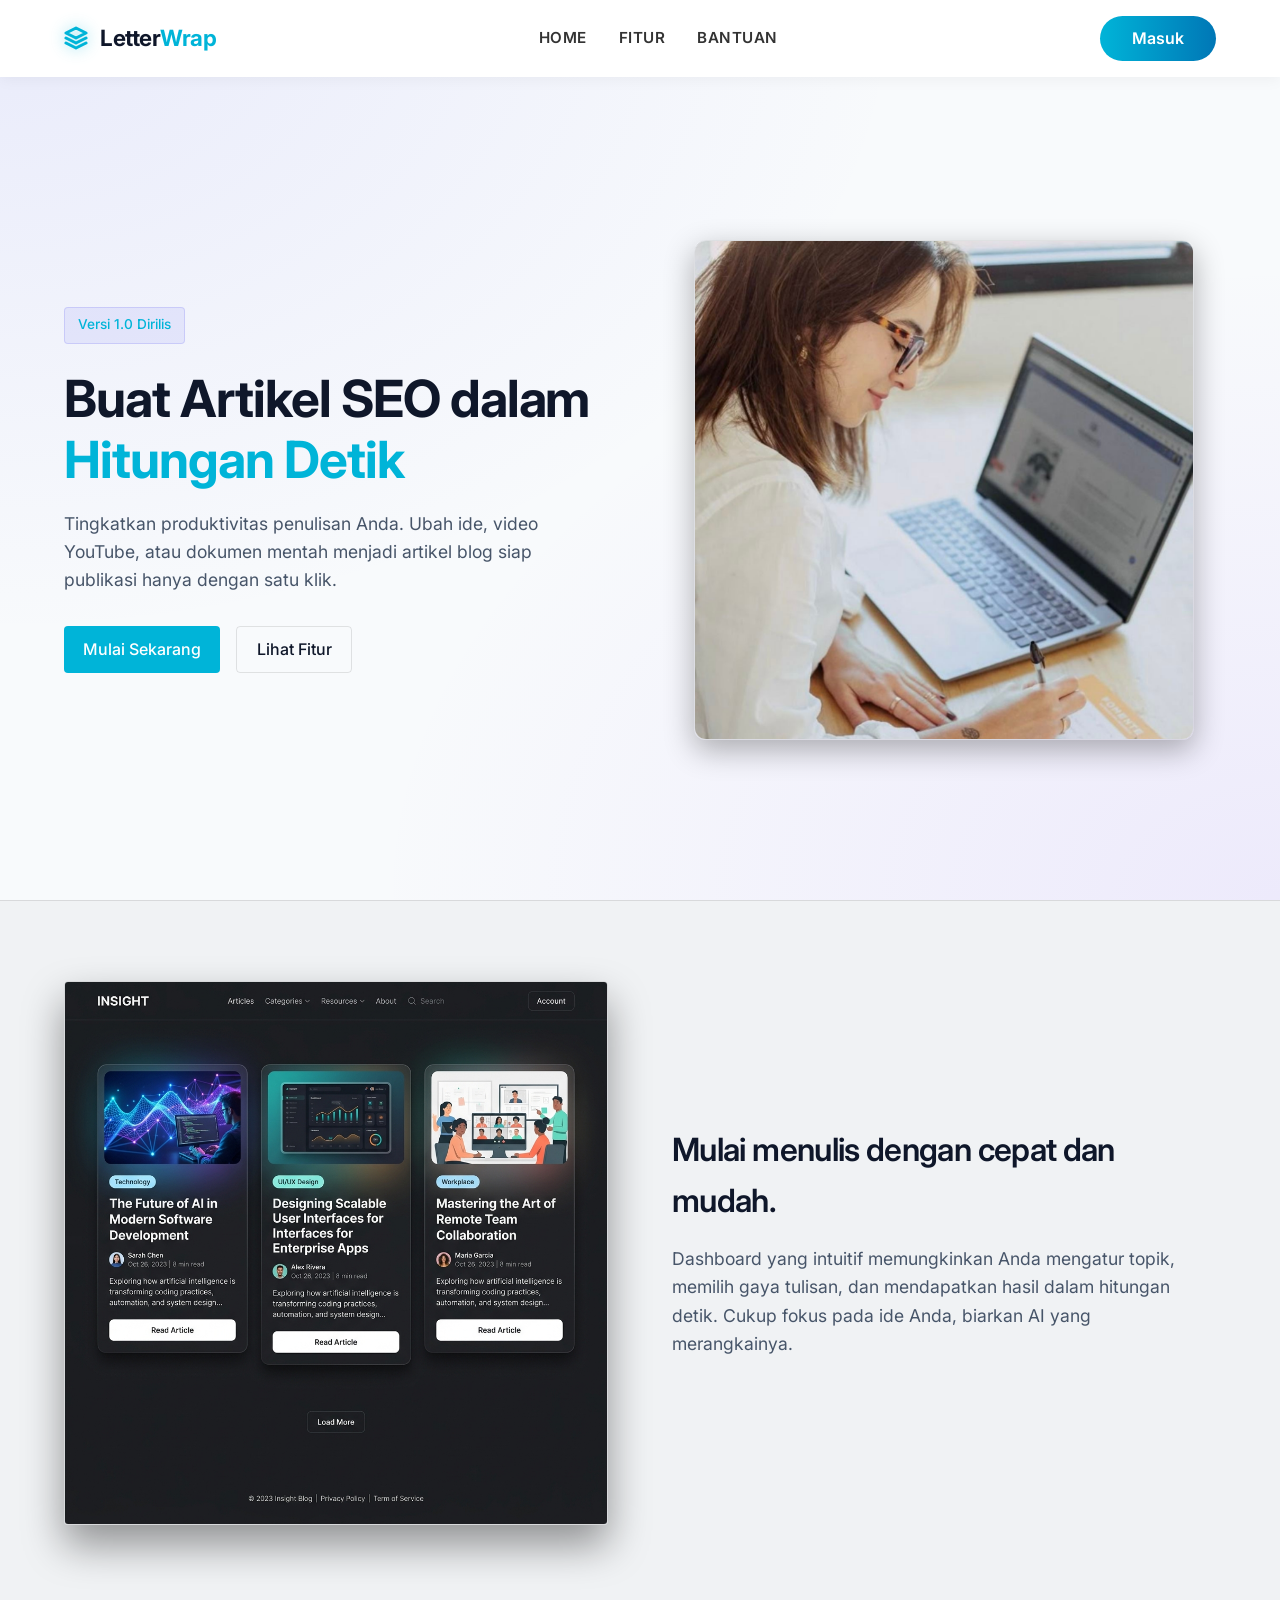
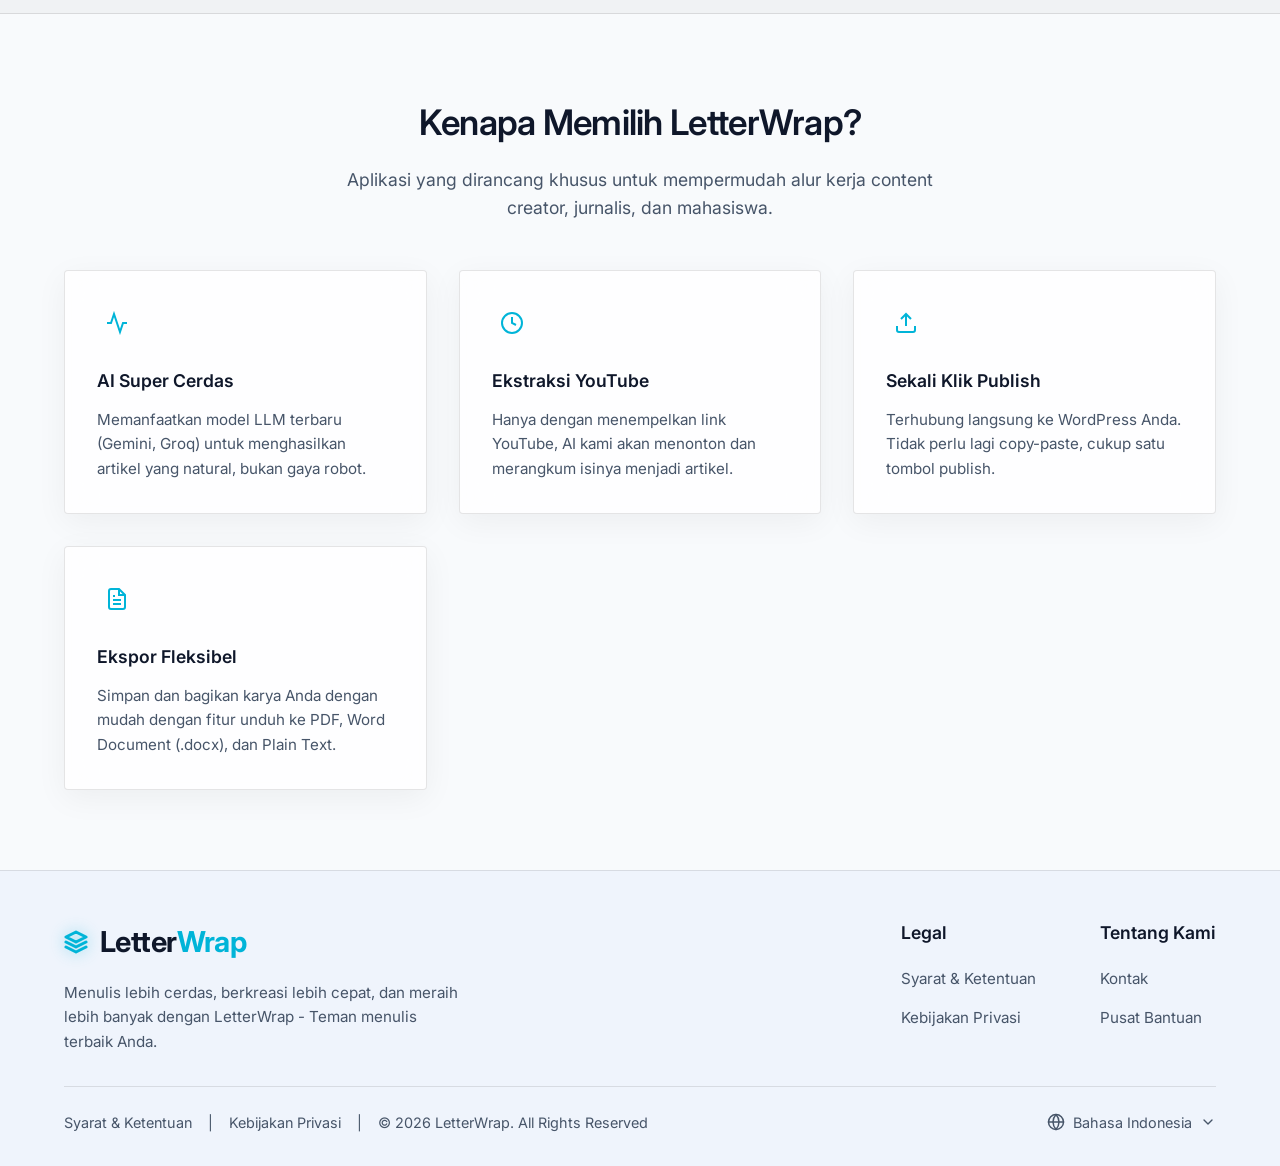
==== frontend/index.html @ a6975dde "feat: implement user authentication system with JWT and integrate frontend registration/login pages" ====
<!DOCTYPE html>
<html lang="id">

<head>
    <meta charset="UTF-8">
    <meta name="viewport" content="width=device-width, initial-scale=1.0">
    <title>LetterWrap - Buat Artikel Otomatis dengan AI</title>
    <link rel="preconnect" href="https://fonts.googleapis.com">
    <link rel="preconnect" href="https://fonts.gstatic.com" crossorigin>
    <link href="https://fonts.googleapis.com/css2?family=Inter:wght@400;500;600;700&display=swap" rel="stylesheet">
    <link rel="stylesheet" href="landing-style.css?v=1.4">
    <script>
        // Set theme based on app settings or system preference
        const savedTheme = localStorage.getItem('app_theme') || 'system';
        if (savedTheme === 'dark') {
            document.documentElement.setAttribute('data-theme', 'dark');
        } else if (savedTheme === 'light') {
            document.documentElement.setAttribute('data-theme', 'light');
        } else if (window.matchMedia && window.matchMedia('(prefers-color-scheme: light)').matches) {
            document.documentElement.setAttribute('data-theme', 'light');
        } else {
            document.documentElement.setAttribute('data-theme', 'dark');
        }
    </script>
</head>

<body>

    <!-- Navbar -->
    <nav class="navbar">
        <div class="logo">
            <svg width="24" height="24" viewBox="0 0 24 24" fill="none" stroke="currentColor" stroke-width="2.5"
                stroke-linecap="round" stroke-linejoin="round">
                <path d="M12 2L2 7L12 12L22 7L12 2Z" />
                <path d="M2 17L12 22L22 17" />
                <path d="M2 12L12 17L22 12" />
            </svg>
            <span class="brand-name">Letter<span class="highlight">Wrap</span></span>
        </div>
        <div class="nav-links">
            <a href="#" data-i18n="nav_home">HOME</a>
            <a href="#features" data-i18n="nav_features">FITUR</a>
            <a href="help.html" data-i18n="nav_help">BANTUAN</a>
        </div>
        <div class="nav-actions">
            <a href="login.html" class="btn-login" data-i18n="btn_login">Masuk</a>
        </div>
    </nav>

    <!-- Hero Section -->
    <section class="hero">
        <div class="hero-content">
            <div class="hero-badge" data-i18n="hero_badge">Versi 1.0 Dirilis</div>
            <h1 data-i18n="hero_title">Buat Artikel SEO dalam <span class="highlight">Hitungan Detik</span></h1>
            <p data-i18n="hero_desc">Tingkatkan produktivitas penulisan Anda. Ubah ide, video YouTube, atau dokumen
                mentah menjadi artikel yang terstruktur rapi, siap dipublikasikan ke blog WordPress Anda.</p>
            <div class="hero-cta">
                <a href="app.html" class="btn-primary" data-i18n="btn_try_free">Mulai Sekarang</a>
                <a href="#features" class="btn-secondary" data-i18n="btn_view_demo">Lihat Fitur</a>
            </div>
        </div>
        <div class="hero-image-container">
            <img src="hero_image.png" alt="Orang sedang mengetik artikel dengan AI" />
        </div>
    </section>

    <!-- Showcase Section (New Section with Article Image) -->
    <section class="showcase">
        <div class="showcase-container">
            <div class="showcase-image">
                <img src="articles_image.png" alt="Contoh artikel yang dihasilkan" />
            </div>
            <div class="showcase-content">
                <h2 data-i18n="showcase_title">Kualitas Penulisan Profesional</h2>
                <p data-i18n="showcase_desc">Tidak perlu khawatir dengan gaya penulisan yang kaku. AI kami dilatih untuk
                    menghasilkan struktur artikel yang natural, enak dibaca, dan dioptimasi untuk mesin pencari (SEO).
                    Anda juga dapat menyesuaikan gaya penulisan menjadi santai, formal, atau akademis. Semua hasil
                    artikel langsung bisa di-preview, diedit, dan diekspor ke berbagai format profesional seperti PDF,
                    Word, atau Markdown.</p>
            </div>
        </div>
    </section>

    <!-- Features Section -->
    <section id="features" class="features">
        <div class="section-header">
            <h2 class="section-title" data-i18n="feat_title">Kenapa Memilih <span class="brand-name">Letter<span
                        class="highlight">Wrap</span></span>?</h2>
            <p class="section-subtitle">Aplikasi yang dirancang khusus untuk mempermudah alur kerja content creator,
                jurnalis, dan mahasiswa.</p>
        </div>
        <div class="features-grid">
            <div class="feature-card glass">
                <div class="feature-icon">
                    <svg width="24" height="24" viewBox="0 0 24 24" fill="none" stroke="currentColor" stroke-width="2">
                        <path d="M22 12h-4l-3 9L9 3l-3 9H2"></path>
                    </svg>
                </div>
                <h3 data-i18n="feat_1_title">Multi-Sumber Konteks</h3>
                <p data-i18n="feat_1_desc">Tidak hanya teks manual, Anda bisa menggunakan URL web, video YouTube, hingga
                    dokumen lokal (PDF/Word) sebagai referensi.</p>
            </div>
            <div class="feature-card glass">
                <div class="feature-icon">
                    <svg width="24" height="24" viewBox="0 0 24 24" fill="none" stroke="currentColor" stroke-width="2">
                        <circle cx="12" cy="12" r="10"></circle>
                        <polyline points="12 6 12 12 16 14"></polyline>
                    </svg>
                </div>
                <h3 data-i18n="feat_2_title">Proses Super Cepat</h3>
                <p data-i18n="feat_2_desc">Didukung oleh API AI modern yang teroptimasi, pembuatan artikel panjang hanya
                    membutuhkan waktu beberapa detik saja.</p>
            </div>
            <div class="feature-card glass">
                <div class="feature-icon">
                    <svg width="24" height="24" viewBox="0 0 24 24" fill="none" stroke="currentColor" stroke-width="2">
                        <path d="M21 15v4a2 2 0 0 1-2 2H5a2 2 0 0 1-2-2v-4"></path>
                        <polyline points="17 8 12 3 7 8"></polyline>
                        <line x1="12" y1="3" x2="12" y2="15"></line>
                    </svg>
                </div>
                <h3 data-i18n="feat_3_title">Integrasi WordPress</h3>
                <p data-i18n="feat_3_desc">Kirim hasil artikel langsung ke blog WordPress Anda sebagai draf atau
                    publikasikan secara langsung tanpa perlu copy-paste.</p>
            </div>
            <div class="feature-card glass">
                <div class="feature-icon">
                    <svg width="24" height="24" viewBox="0 0 24 24" fill="none" stroke="currentColor" stroke-width="2">
                        <path d="M14 2H6a2 2 0 0 0-2 2v16a2 2 0 0 0 2 2h12a2 2 0 0 0 2-2V8z"></path>
                        <polyline points="14 2 14 8 20 8"></polyline>
                        <line x1="16" y1="13" x2="8" y2="13"></line>
                        <line x1="16" y1="17" x2="8" y2="17"></line>
                        <polyline points="10 9 9 9 8 9"></polyline>
                    </svg>
                </div>
                <h3 data-i18n="feat_4_title">Ekspor Fleksibel</h3>
                <p data-i18n="feat_4_desc">Simpan dan bagikan karya Anda dengan mudah dengan fitur unduh ke PDF, Word
                    Document (.docx), dan Plain Text.</p>
            </div>
        </div>
    </section>

    <!-- Footer -->
    <footer class="footer">
        <div class="footer-container">
            <div class="footer-brand">
                <a href="#" class="logo">
                    <svg width="24" height="24" viewBox="0 0 24 24" fill="none" stroke="currentColor" stroke-width="2.5"
                        stroke-linecap="round" stroke-linejoin="round">
                        <path d="M12 2L2 7L12 12L22 7L12 2Z" />
                        <path d="M2 17L12 22L22 17" />
                        <path d="M2 12L12 17L22 12" />
                    </svg>
                    <span class="brand-name">Letter<span class="highlight">Wrap</span></span>
                </a>
                <p data-i18n="footer_desc">Menulis lebih cerdas, berkreasi lebih cepat, dan meraih lebih banyak dengan
                    LetterWrap - Teman menulis terbaik Anda.</p>
            </div>
            <div class="footer-links">
                <div class="footer-column">
                    <h4 data-i18n="footer_legal">Legal</h4>
                    <ul>
                        <li><a href="terms.html" data-i18n="footer_terms">Syarat dan Ketentuan</a></li>
                        <li><a href="privacy.html" data-i18n="footer_privacy">Kebijakan Privasi</a></li>
                    </ul>
                </div>
                <div class="footer-column">
                    <h4 data-i18n="footer_about">Tentang Kami</h4>
                    <ul>
                        <li><a href="contact.html" data-i18n="footer_contact">Kontak</a></li>
                        <li><a href="help.html" data-i18n="footer_faq">Pusat Bantuan</a></li>
                    </ul>
                </div>
            </div>
        </div>
        <div class="footer-bottom">
            <div class="footer-bottom-left">
                <a href="terms.html" data-i18n="footer_terms">Syarat dan Ketentuan</a>
                <span>|</span>
                <a href="privacy.html" data-i18n="footer_privacy">Kebijakan Privasi</a>
                <span>|</span>
                <span data-i18n="footer_rights">&copy; 2026 LetterWrap. All Rights Reserved</span>
            </div>
            <div class="footer-bottom-right"
                style="position: relative; display: flex; align-items: center; gap: 0.5rem;">
                <svg width="18" height="18" viewBox="0 0 24 24" fill="none" stroke="currentColor" stroke-width="2"
                    stroke-linecap="round" stroke-linejoin="round">
                    <circle cx="12" cy="12" r="10"></circle>
                    <line x1="2" y1="12" x2="22" y2="12"></line>
                    <path
                        d="M12 2a15.3 15.3 0 0 1 4 10 15.3 15.3 0 0 1-4 10 15.3 15.3 0 0 1-4-10 15.3 15.3 0 0 1 4-10z">
                    </path>
                </svg>
                <select class="global-lang-selector"
                    style="background: transparent; border: none; color: inherit; font-size: 0.9rem; cursor: pointer; outline: none; appearance: none; padding-right: 1.5rem;">
                    <option value="id" style="color: #000;">Bahasa Indonesia</option>
                    <option value="en" style="color: #000;">English</option>
                </select>
                <svg width="16" height="16" viewBox="0 0 24 24" fill="none" stroke="currentColor" stroke-width="2"
                    stroke-linecap="round" stroke-linejoin="round"
                    style="position: absolute; right: 0; pointer-events: none;">
                    <polyline points="6 9 12 15 18 9"></polyline>
                </svg>
            </div>
        </div>
    </footer>

    <script>
        // Simple scroll effect for navbar
        window.addEventListener('scroll', () => {
            const nav = document.querySelector('.navbar');
            if (window.scrollY > 10) {
                nav.style.boxShadow = '0 4px 20px rgba(0,0,0,0.1)';
            } else {
                nav.style.boxShadow = '0 2px 15px rgba(0,0,0,0.05)';
            }
        });

        // Update login button if already logged in
        document.addEventListener('DOMContentLoaded', () => {
            const isLoggedIn = localStorage.getItem('letterwrap_logged_in');
            const loginBtn = document.querySelector('.btn-login');
            if (isLoggedIn && loginBtn) {
                // Let lang.js handle the dashboard translation, just change href
                loginBtn.href = 'app.html';
                loginBtn.setAttribute('data-i18n', 'btn_dashboard');
            }
        });
    </script>
    <script src="lang.js?v=1"></script>
</body>

</html>
---- frontend/landing-style.css ----
:root {
  --primary: #00b4d8;
  --accent: #2ec4b6;
  --primary-hover: #0077b6;
  --bg-color: #0f111a;
  --panel-bg: rgba(25, 28, 41, 0.6);
  --navbar-bg: rgba(15, 17, 26, 0.95);
  --panel-border: rgba(255, 255, 255, 0.08);
  --text-main: #f0f2f5;
  --text-muted: #9aa0a6;
  --bg-image: radial-gradient(at 0% 0%, rgba(99, 102, 241, 0.15) 0px, transparent 50%), radial-gradient(at 100% 100%, rgba(139, 92, 246, 0.15) 0px, transparent 50%);
  --panel-backdrop: blur(16px);
  --panel-shadow: 0 8px 32px 0 rgba(0, 0, 0, 0.37);
}

:root[data-theme="light"] {
  --bg-color: #f8fafc;
  --panel-bg: rgba(255, 255, 255, 0.8);
  --navbar-bg: rgba(255, 255, 255, 0.98);
  --showcase-bg: rgba(0, 0, 0, 0.03);
  --panel-border: rgba(0, 0, 0, 0.1);
  --text-main: #0f172a;
  --text-muted: #475569;
  --bg-image: radial-gradient(at 0% 0%, rgba(99, 102, 241, 0.1) 0px, transparent 50%), radial-gradient(at 100% 100%, rgba(139, 92, 246, 0.1) 0px, transparent 50%);
  --panel-shadow: 0 8px 32px 0 rgba(0, 0, 0, 0.05);
}

* {
  margin: 0;
  padding: 0;
  box-sizing: border-box;
  font-family: 'Inter', sans-serif;
}

body {
  background-color: var(--bg-color);
  background-image: var(--bg-image);
  background-attachment: fixed;
  color: var(--text-main);
  overflow-x: hidden;
  line-height: 1.6;
}

.glass {
  background: var(--panel-bg);
  backdrop-filter: var(--panel-backdrop);
  -webkit-backdrop-filter: var(--panel-backdrop);
  border: 1px solid var(--panel-border);
  border-radius: 4px; /* Clean sharp corners matching main app */
  box-shadow: var(--panel-shadow);
}

/* Navbar */
.navbar {
  display: flex;
  justify-content: space-between;
  align-items: center;
  padding: 1rem 5%;
  position: fixed;
  top: 0;
  width: 100%;
  z-index: 100;
  background: #ffffff; /* Solid white background as requested */
  box-shadow: 0 2px 15px rgba(0,0,0,0.05);
  transition: all 0.3s ease;
}

.logo {
  font-size: 1.4rem;
  font-weight: 700;
  display: flex;
  align-items: center;
  gap: 0.75rem;
  color: var(--text-main);
  letter-spacing: -0.03em;
  text-decoration: none;
}

.logo svg {
  color: var(--primary); /* Uses the primary theme color */
  stroke-width: 3;
  filter: drop-shadow(0 0 8px rgba(0, 180, 216, 0.4));
}

.nav-links {
  display: flex;
  gap: 2rem;
}

.nav-links a {
  text-decoration: none;
  color: #333333;
  font-weight: 600;
  font-size: 0.95rem;
  transition: color 0.2s;
  letter-spacing: 0.5px;
}

.nav-links a:hover {
  color: #00b4d8;
}

.btn-login {
  background: linear-gradient(90deg, #00b4d8, #0077b6);
  color: white;
  padding: 0.6rem 2rem;
  border-radius: 50px;
  text-decoration: none;
  font-weight: 600;
  font-size: 1rem;
  transition: transform 0.2s, box-shadow 0.2s;
  display: inline-block;
}

.btn-login:hover {
  transform: translateY(-2px);
  box-shadow: 0 4px 15px rgba(0, 180, 216, 0.4);
}

/* Reusable inline brand text style */
.brand-name {
  font-weight: 700;
  letter-spacing: -0.02em;
  color: var(--text-main);
}

.brand-name .highlight {
  color: #00b4d8;
}

.btn-primary {
  background: var(--primary);
  color: white;
  padding: 0.6rem 1.2rem;
  border-radius: 4px;
  text-decoration: none;
  font-weight: 500;
  transition: background 0.2s, box-shadow 0.2s;
  display: inline-flex;
  align-items: center;
  gap: 0.5rem;
  border: none;
  cursor: pointer;
}

.btn-primary:hover {
  background: var(--primary-hover);
  box-shadow: 0 4px 15px rgba(99, 102, 241, 0.3);
}

/* Hero Section */
.hero {
  min-height: 100vh;
  display: flex;
  align-items: center;
  justify-content: space-between;
  padding: 0 5%;
  padding-top: 80px;
  max-width: 1400px;
  margin: 0 auto;
  gap: 4rem;
}

.hero-content {
  flex: 1;
  animation: fadeInLeft 1s ease-out;
}

.hero-image-container {
  flex: 1;
  display: flex;
  justify-content: center;
  align-items: center;
  animation: fadeInRight 1s ease-out;
}

.hero-image-container img {
  width: 100%;
  max-width: 500px;
  max-height: 500px;
  object-fit: cover;
  border-radius: 12px;
  border: 1px solid var(--panel-border);
  box-shadow: 0 10px 30px rgba(0, 0, 0, 0.3);
}

.hero-badge {
  display: inline-block;
  background: rgba(99, 102, 241, 0.1);
  color: var(--primary);
  padding: 0.4rem 0.8rem;
  border-radius: 4px;
  font-size: 0.85rem;
  font-weight: 500;
  margin-bottom: 1.5rem;
  border: 1px solid rgba(99, 102, 241, 0.2);
}

.hero h1 {
  font-size: clamp(2rem, 4vw, 3.5rem);
  font-weight: 700;
  line-height: 1.2;
  margin-bottom: 1.2rem;
  letter-spacing: -0.02em;
}

.hero h1 span {
  color: var(--primary);
}

.hero p {
  font-size: 1.1rem;
  color: var(--text-muted);
  max-width: 500px;
  margin-bottom: 2rem;
  line-height: 1.6;
}

.hero-cta {
  display: flex;
  gap: 1rem;
}

.btn-secondary {
  background: transparent;
  color: var(--text-main);
  padding: 0.6rem 1.2rem;
  border-radius: 4px;
  text-decoration: none;
  font-weight: 500;
  border: 1px solid var(--panel-border);
  transition: all 0.2s;
}

.btn-secondary:hover {
  background: rgba(255, 255, 255, 0.05);
  border-color: rgba(255, 255, 255, 0.2);
}

/* Features */
.features {
  padding: 5rem 5%;
  max-width: 1400px;
  margin: 0 auto;
}

.section-header {
  text-align: center;
  margin-bottom: 3rem;
}

.section-title {
  font-size: 2.2rem;
  font-weight: 600;
  margin-bottom: 1rem;
  letter-spacing: -0.02em;
}

.section-subtitle {
  color: var(--text-muted);
  font-size: 1.1rem;
  max-width: 600px;
  margin: 0 auto;
}

.features-grid {
  display: grid;
  grid-template-columns: repeat(auto-fit, minmax(280px, 1fr));
  gap: 2rem;
}

.feature-card {
  padding: 2rem;
  border-radius: 4px;
  transition: transform 0.2s ease, border-color 0.2s;
  text-align: left;
}

.feature-card:hover {
  transform: translateY(-4px);
  border-color: var(--primary);
}

.feature-icon {
  width: 40px;
  height: 40px;
  display: flex;
  align-items: center;
  justify-content: center;
  margin-bottom: 1.5rem;
  color: var(--primary);
}

.feature-card h3 {
  font-size: 1.1rem;
  font-weight: 600;
  margin-bottom: 0.8rem;
  color: var(--text-main);
}

.feature-card p {
  color: var(--text-muted);
  font-size: 0.95rem;
}

/* Showcase Section (For the Articles Image) */
.showcase {
  padding: 5rem 5%;
  background: var(--showcase-bg, rgba(0,0,0,0.2));
  border-top: 1px solid var(--panel-border);
  border-bottom: 1px solid var(--panel-border);
}

.showcase-container {
  max-width: 1400px;
  margin: 0 auto;
  display: flex;
  align-items: center;
  gap: 4rem;
}

.showcase-content {
  flex: 1;
}

.showcase-content h2 {
  font-size: 2rem;
  font-weight: 600;
  margin-bottom: 1.2rem;
  letter-spacing: -0.02em;
}

.showcase-content p {
  color: var(--text-muted);
  font-size: 1.1rem;
  margin-bottom: 2rem;
}

.showcase-image {
  flex: 1;
}

.showcase-image img {
  width: 100%;
  border-radius: 4px;
  border: 1px solid var(--panel-border);
  box-shadow: 0 20px 40px rgba(0,0,0,0.4);
}

/* Footer */
.footer {
  background-color: var(--footer-bg, #0f111a);
  padding: 3rem 5% 2rem;
  color: var(--text-main);
  border-top: 1px solid var(--panel-border);
}

:root[data-theme="light"] .footer {
  --footer-bg: #eff4fc;
}

.footer-container {
  max-width: 1400px;
  margin: 0 auto;
  display: flex;
  justify-content: space-between;
  flex-wrap: wrap;
  gap: 2rem;
  margin-bottom: 2rem;
}

.footer-brand {
  flex: 1;
  min-width: 300px;
  max-width: 400px;
}

.footer-brand .logo {
  font-size: 1.8rem;
  margin-bottom: 1rem;
  display: inline-flex;
}

.footer-brand p {
  color: var(--text-muted);
  line-height: 1.6;
  font-size: 0.95rem;
}

.footer-links {
  display: flex;
  gap: 4rem;
  flex-wrap: wrap;
}

.footer-column h4 {
  font-size: 1.1rem;
  font-weight: 600;
  margin-bottom: 1.2rem;
  color: var(--text-main);
}

.footer-column ul {
  list-style: none;
}

.footer-column ul li {
  margin-bottom: 0.8rem;
}

.footer-column ul li a {
  text-decoration: none;
  color: var(--text-muted);
  transition: color 0.2s;
  font-size: 0.95rem;
}

.footer-column ul li a:hover {
  color: var(--primary);
}

.footer-bottom {
  max-width: 1400px;
  margin: 0 auto;
  border-top: 1px solid var(--panel-border);
  padding-top: 1.5rem;
  display: flex;
  justify-content: space-between;
  align-items: center;
  flex-wrap: wrap;
  gap: 1rem;
}

.footer-bottom-left {
  display: flex;
  gap: 1rem;
  align-items: center;
  color: var(--text-muted);
  font-size: 0.9rem;
  flex-wrap: wrap;
}

.footer-bottom-left a {
  color: var(--text-muted);
  text-decoration: none;
}

.footer-bottom-left a:hover {
  color: var(--primary);
}

.footer-bottom-right {
  display: flex;
  align-items: center;
  gap: 0.5rem;
  color: var(--text-muted);
  font-size: 0.9rem;
  cursor: pointer;
}

.footer-bottom-right:hover {
  color: var(--text-main);
}

/* Animations */
@keyframes fadeInLeft {
  from { opacity: 0; transform: translateX(-30px); }
  to { opacity: 1; transform: translateX(0); }
}

@keyframes fadeInRight {
  from { opacity: 0; transform: translateX(30px); }
  to { opacity: 1; transform: translateX(0); }
}

@media (max-width: 900px) {
  .hero, .showcase-container {
    flex-direction: column;
    text-align: center;
    gap: 3rem;
  }
  .hero-content {
    display: flex;
    flex-direction: column;
    align-items: center;
  }
  .hero-cta {
    justify-content: center;
  }
}

@media (max-width: 768px) {
  .navbar {
    padding: 1rem;
  }
  .hero {
    padding-top: 100px;
    padding-bottom: 2rem;
  }
  .section-title {
    font-size: 1.8rem;
  }
  .showcase {
    padding: 3rem 1rem;
  }
  .features {
    padding: 3rem 1rem;
  }
}

@media (max-width: 480px) {
  .logo {
    font-size: 1.2rem;
  }
  .logo svg {
    width: 20px;
    height: 20px;
  }
  .btn-primary, .btn-secondary {
    padding: 0.5rem 1rem;
    font-size: 0.9rem;
  }
  .hero-cta {
    flex-direction: column;
    width: 100%;
    gap: 0.8rem;
  }
  .hero-cta a {
    width: 100%;
    text-align: center;
  }
  .hero h1 {
    font-size: 2.2rem;
  }
  .hero-image-container img {
    max-height: 300px;
  }
  .showcase-content h2 {
    font-size: 1.6rem;
  }
}
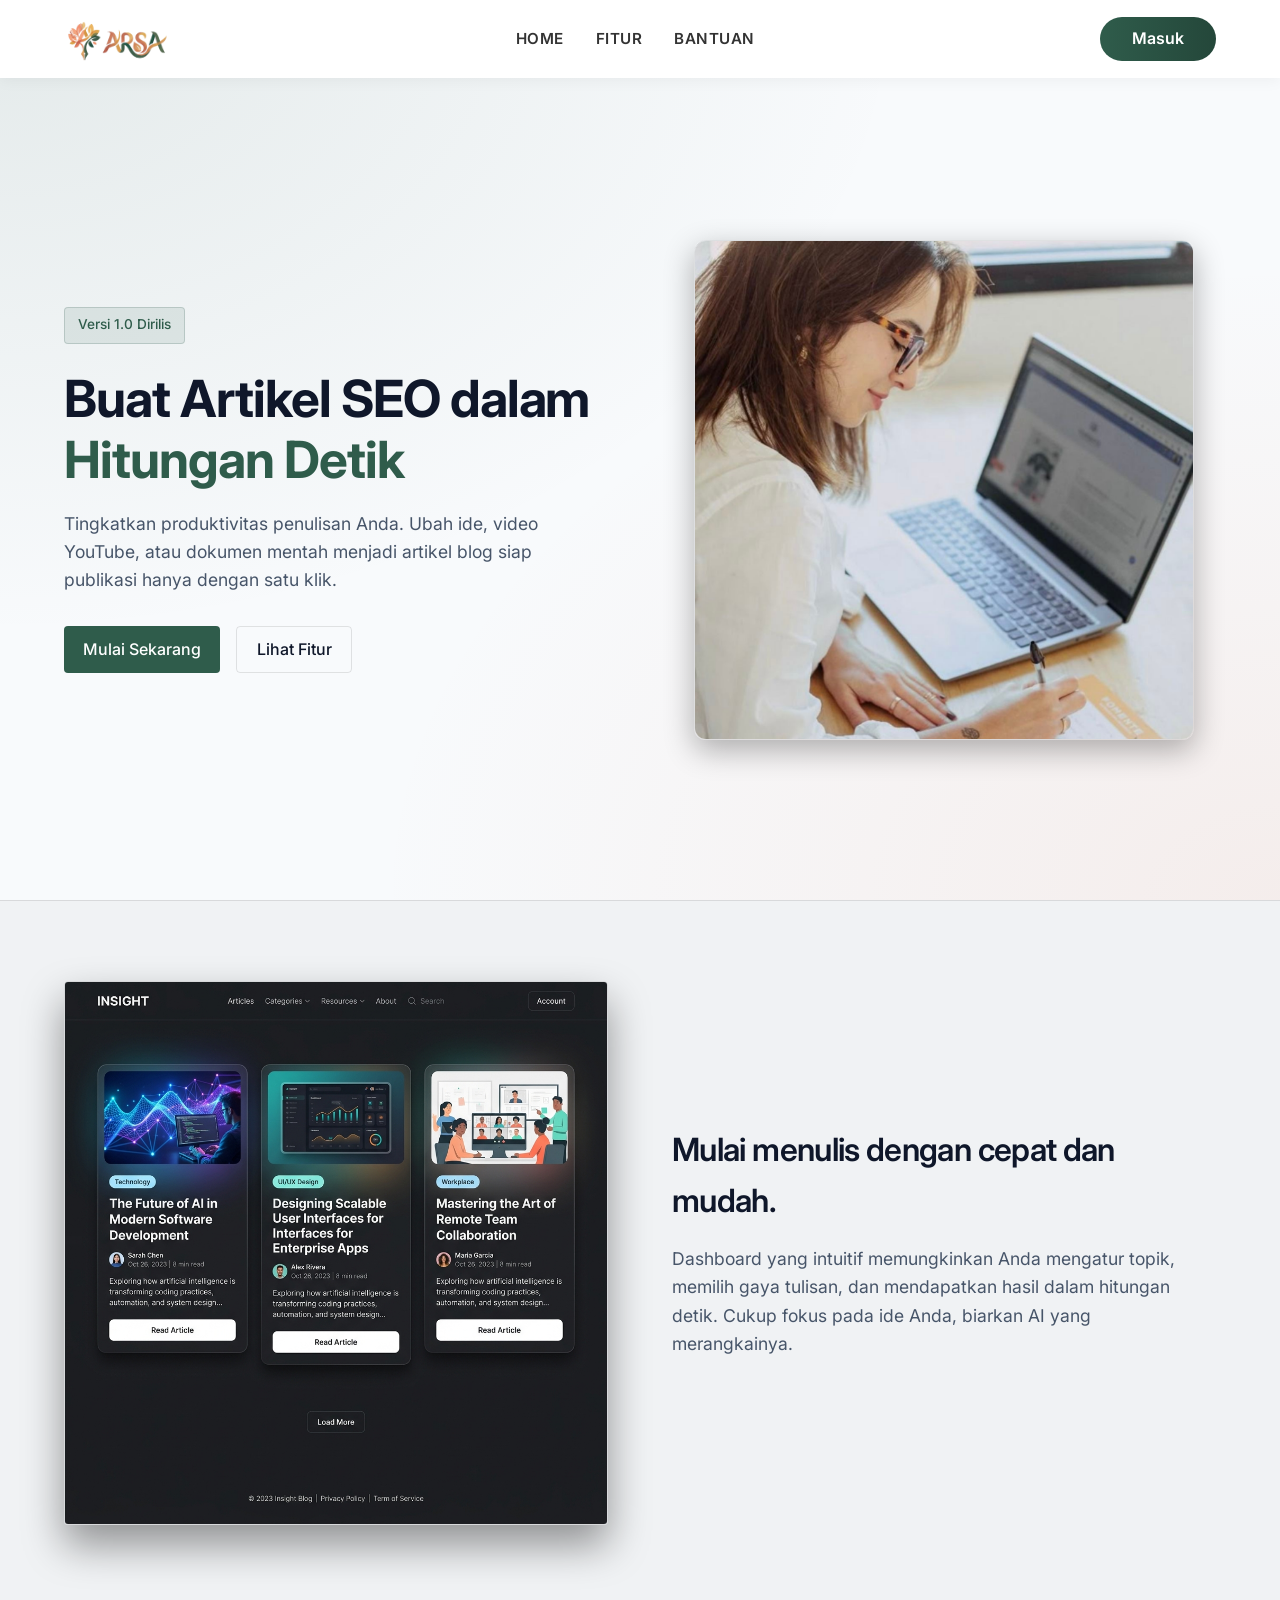
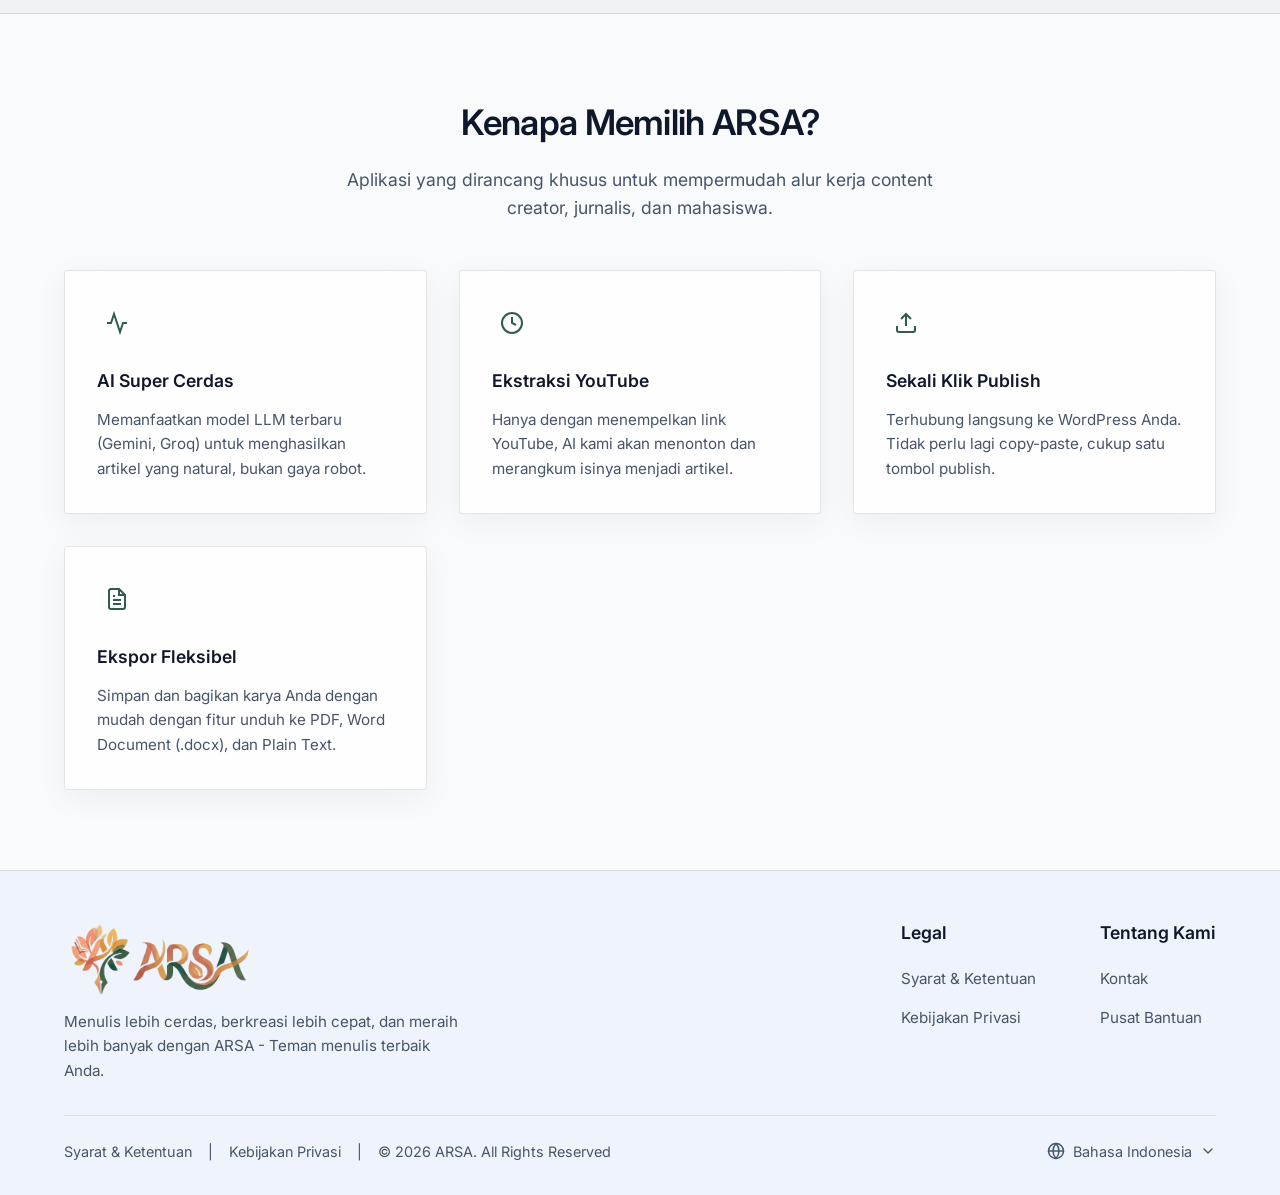
==== commit 004ca014: "feat: implement frontend authentication system and add support pages" ====
--- a/frontend/index.html
+++ b/frontend/index.html
@@ -4,7 +4,7 @@
 <head>
     <meta charset="UTF-8">
     <meta name="viewport" content="width=device-width, initial-scale=1.0">
-    <title>LetterWrap - Buat Artikel Otomatis dengan AI</title>
+    <title>ARSA - Buat Artikel Otomatis dengan AI</title>
     <link rel="preconnect" href="https://fonts.googleapis.com">
     <link rel="preconnect" href="https://fonts.gstatic.com" crossorigin>
     <link href="https://fonts.googleapis.com/css2?family=Inter:wght@400;500;600;700&display=swap" rel="stylesheet">
@@ -29,13 +29,7 @@
     <!-- Navbar -->
     <nav class="navbar">
         <div class="logo">
-            <svg width="24" height="24" viewBox="0 0 24 24" fill="none" stroke="currentColor" stroke-width="2.5"
-                stroke-linecap="round" stroke-linejoin="round">
-                <path d="M12 2L2 7L12 12L22 7L12 2Z" />
-                <path d="M2 17L12 22L22 17" />
-                <path d="M2 12L12 17L22 12" />
-            </svg>
-            <span class="brand-name">Letter<span class="highlight">Wrap</span></span>
+            <img src="arsa-logo-horizontal.png" alt="ARSA Logo" height="75" style="object-fit: contain;">
         </div>
         <div class="nav-links">
             <a href="#" data-i18n="nav_home">HOME</a>
@@ -145,16 +139,10 @@
         <div class="footer-container">
             <div class="footer-brand">
                 <a href="#" class="logo">
-                    <svg width="24" height="24" viewBox="0 0 24 24" fill="none" stroke="currentColor" stroke-width="2.5"
-                        stroke-linecap="round" stroke-linejoin="round">
-                        <path d="M12 2L2 7L12 12L22 7L12 2Z" />
-                        <path d="M2 17L12 22L22 17" />
-                        <path d="M2 12L12 17L22 12" />
-                    </svg>
-                    <span class="brand-name">Letter<span class="highlight">Wrap</span></span>
+                    <img src="arsa-logo-horizontal.png" alt="ARSA Logo" height="75" style="object-fit: contain; transform: scale(1.8); transform-origin: left center;">
                 </a>
                 <p data-i18n="footer_desc">Menulis lebih cerdas, berkreasi lebih cepat, dan meraih lebih banyak dengan
-                    LetterWrap - Teman menulis terbaik Anda.</p>
+                    ARSA - Teman menulis terbaik Anda.</p>
             </div>
             <div class="footer-links">
                 <div class="footer-column">
@@ -179,7 +167,7 @@
                 <span>|</span>
                 <a href="privacy.html" data-i18n="footer_privacy">Kebijakan Privasi</a>
                 <span>|</span>
-                <span data-i18n="footer_rights">&copy; 2026 LetterWrap. All Rights Reserved</span>
+                <span data-i18n="footer_rights">&copy; 2026 ARSA. All Rights Reserved</span>
             </div>
             <div class="footer-bottom-right"
                 style="position: relative; display: flex; align-items: center; gap: 0.5rem;">
@@ -218,7 +206,7 @@
 
         // Update login button if already logged in
         document.addEventListener('DOMContentLoaded', () => {
-            const isLoggedIn = localStorage.getItem('letterwrap_logged_in');
+            const isLoggedIn = localStorage.getItem('ARSA_logged_in');
             const loginBtn = document.querySelector('.btn-login');
             if (isLoggedIn && loginBtn) {
                 // Let lang.js handle the dashboard translation, just change href
@@ -230,4 +218,4 @@
     <script src="lang.js?v=1"></script>
 </body>
 
-</html>+</html>
--- a/frontend/landing-style.css
+++ b/frontend/landing-style.css
@@ -1,14 +1,14 @@
 :root {
-  --primary: #00b4d8;
-  --accent: #2ec4b6;
-  --primary-hover: #0077b6;
+  --primary: #2F5C4B;
+  --accent: #D47A5A;
+  --primary-hover: #24473a;
   --bg-color: #0f111a;
   --panel-bg: rgba(25, 28, 41, 0.6);
   --navbar-bg: rgba(15, 17, 26, 0.95);
   --panel-border: rgba(255, 255, 255, 0.08);
   --text-main: #f0f2f5;
   --text-muted: #9aa0a6;
-  --bg-image: radial-gradient(at 0% 0%, rgba(99, 102, 241, 0.15) 0px, transparent 50%), radial-gradient(at 100% 100%, rgba(139, 92, 246, 0.15) 0px, transparent 50%);
+  --bg-image: radial-gradient(at 0% 0%, rgba(47, 92, 75, 0.15) 0px, transparent 50%), radial-gradient(at 100% 100%, rgba(212, 122, 90, 0.15) 0px, transparent 50%);
   --panel-backdrop: blur(16px);
   --panel-shadow: 0 8px 32px 0 rgba(0, 0, 0, 0.37);
 }
@@ -21,7 +21,7 @@
   --panel-border: rgba(0, 0, 0, 0.1);
   --text-main: #0f172a;
   --text-muted: #475569;
-  --bg-image: radial-gradient(at 0% 0%, rgba(99, 102, 241, 0.1) 0px, transparent 50%), radial-gradient(at 100% 100%, rgba(139, 92, 246, 0.1) 0px, transparent 50%);
+  --bg-image: radial-gradient(at 0% 0%, rgba(47, 92, 75, 0.1) 0px, transparent 50%), radial-gradient(at 100% 100%, rgba(212, 122, 90, 0.1) 0px, transparent 50%);
   --panel-shadow: 0 8px 32px 0 rgba(0, 0, 0, 0.05);
 }
 
@@ -55,7 +55,7 @@
   display: flex;
   justify-content: space-between;
   align-items: center;
-  padding: 1rem 5%;
+  padding: 0.1rem 5%;
   position: fixed;
   top: 0;
   width: 100%;
@@ -79,7 +79,7 @@
 .logo svg {
   color: var(--primary); /* Uses the primary theme color */
   stroke-width: 3;
-  filter: drop-shadow(0 0 8px rgba(0, 180, 216, 0.4));
+  filter: drop-shadow(0 0 8px rgba(47, 92, 75, 0.4));
 }
 
 .nav-links {
@@ -97,11 +97,11 @@
 }
 
 .nav-links a:hover {
-  color: #00b4d8;
+  color: #2F5C4B;
 }
 
 .btn-login {
-  background: linear-gradient(90deg, #00b4d8, #0077b6);
+  background: linear-gradient(90deg, #2F5C4B, #24473a);
   color: white;
   padding: 0.6rem 2rem;
   border-radius: 50px;
@@ -114,7 +114,7 @@
 
 .btn-login:hover {
   transform: translateY(-2px);
-  box-shadow: 0 4px 15px rgba(0, 180, 216, 0.4);
+  box-shadow: 0 4px 15px rgba(47, 92, 75, 0.4);
 }
 
 /* Reusable inline brand text style */
@@ -125,7 +125,7 @@
 }
 
 .brand-name .highlight {
-  color: #00b4d8;
+  color: #2F5C4B;
 }
 
 .btn-primary {
@@ -145,7 +145,7 @@
 
 .btn-primary:hover {
   background: var(--primary-hover);
-  box-shadow: 0 4px 15px rgba(99, 102, 241, 0.3);
+  box-shadow: 0 4px 15px rgba(47, 92, 75, 0.3);
 }
 
 /* Hero Section */
@@ -186,14 +186,14 @@
 
 .hero-badge {
   display: inline-block;
-  background: rgba(99, 102, 241, 0.1);
+  background: rgba(47, 92, 75, 0.1);
   color: var(--primary);
   padding: 0.4rem 0.8rem;
   border-radius: 4px;
   font-size: 0.85rem;
   font-weight: 500;
   margin-bottom: 1.5rem;
-  border: 1px solid rgba(99, 102, 241, 0.2);
+  border: 1px solid rgba(47, 92, 75, 0.2);
 }
 
 .hero h1 {
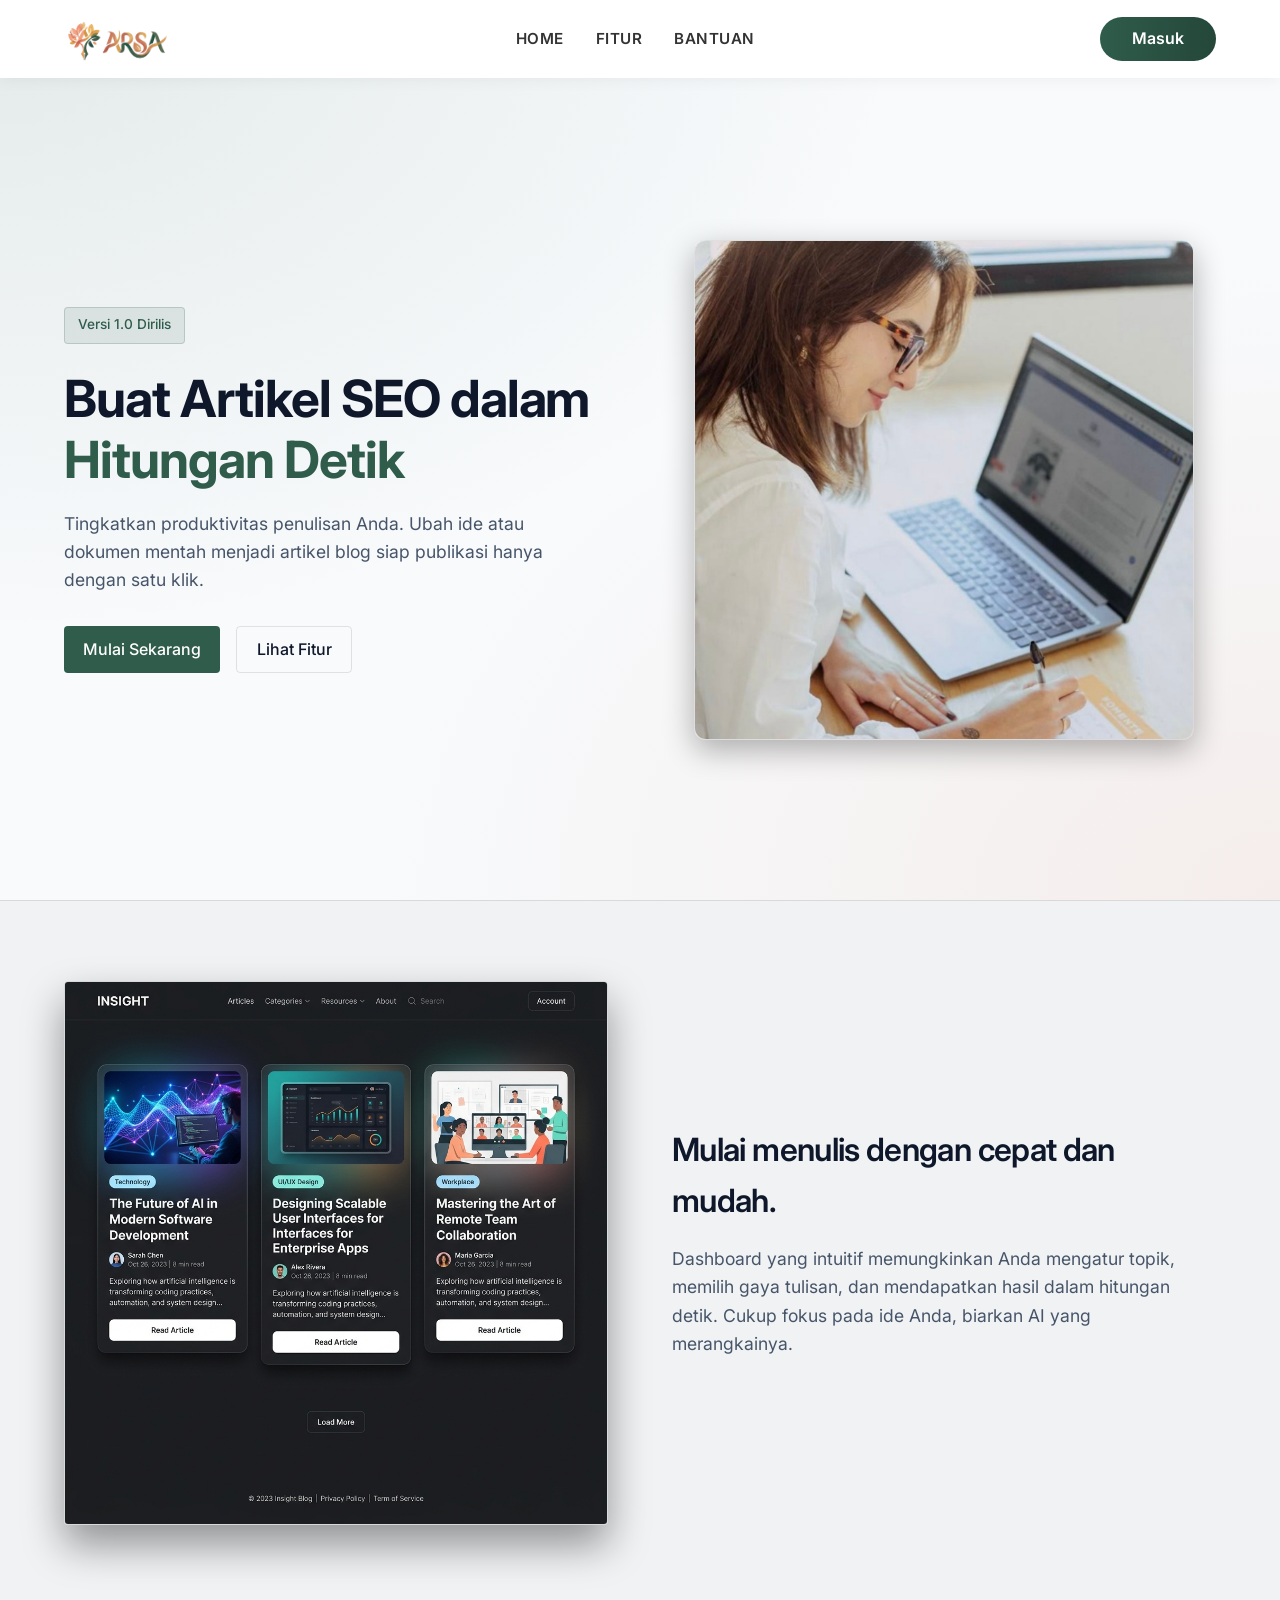
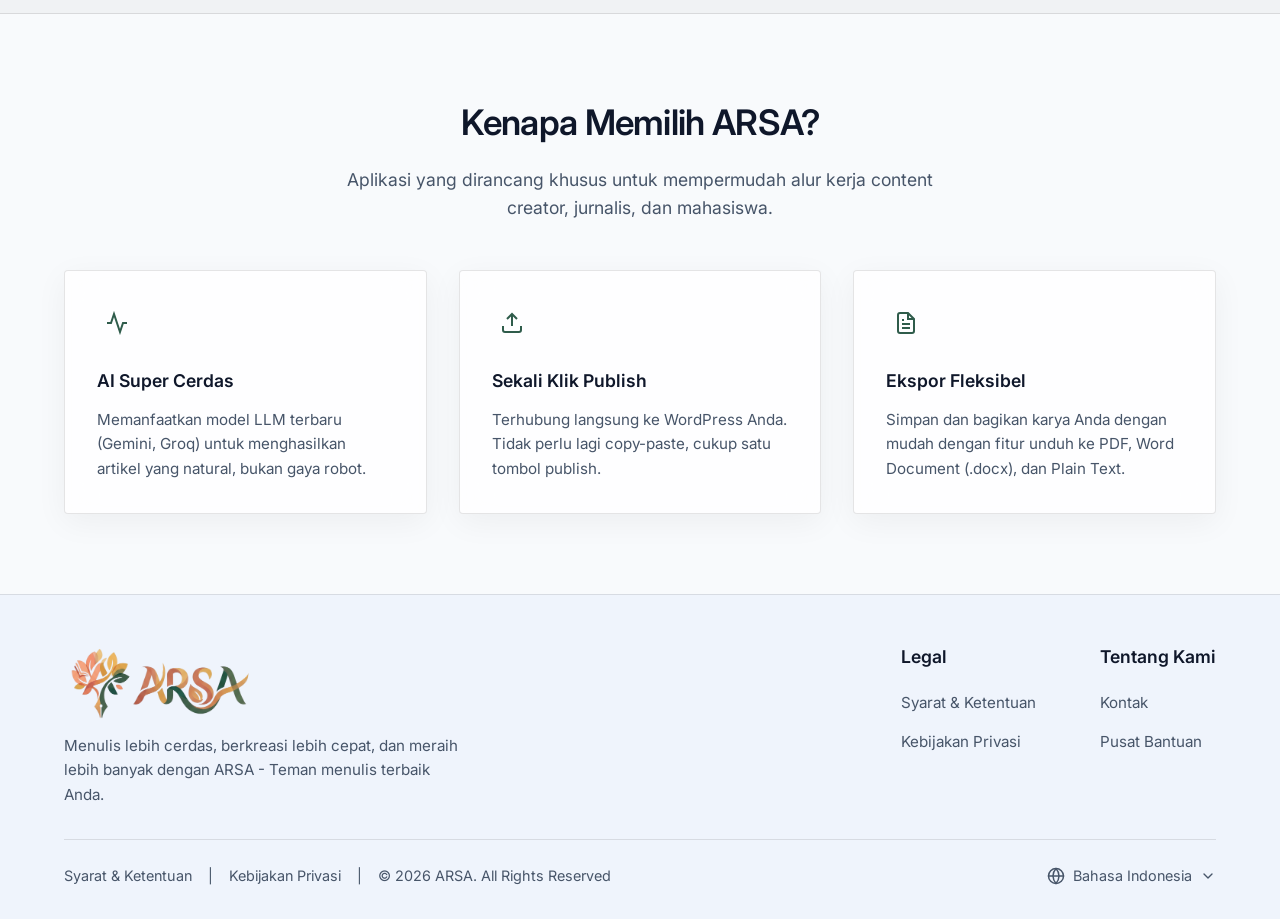
==== commit 0790471a: "feat: add landing page layout with modular CSS, routing, and informational subpages" ====
--- a/frontend/index.html
+++ b/frontend/index.html
@@ -8,7 +8,7 @@
     <link rel="preconnect" href="https://fonts.googleapis.com">
     <link rel="preconnect" href="https://fonts.gstatic.com" crossorigin>
     <link href="https://fonts.googleapis.com/css2?family=Inter:wght@400;500;600;700&display=swap" rel="stylesheet">
-    <link rel="stylesheet" href="landing-style.css?v=1.4">
+    <link rel="stylesheet" href="landing-style.css?v=2.4">
     <script>
         // Set theme based on app settings or system preference
         const savedTheme = localStorage.getItem('app_theme') || 'system';
@@ -37,16 +37,35 @@
             <a href="help.html" data-i18n="nav_help">BANTUAN</a>
         </div>
         <div class="nav-actions">
-            <a href="login.html" class="btn-login" data-i18n="btn_login">Masuk</a>
+            <a href="login.html" class="btn-login desktop-only" data-i18n="btn_login">Masuk</a>
+            <button class="hamburger-btn mobile-only" id="hamburgerBtn" aria-label="Menu">
+                <svg width="24" height="24" viewBox="0 0 24 24" fill="none" stroke="currentColor" stroke-width="2"><path d="M4 6h16M4 12h16M4 18h16"></path></svg>
+            </button>
         </div>
     </nav>
+
+    <!-- Mobile Menu Overlay -->
+    <div class="mobile-menu" id="mobileMenu">
+        <div class="mobile-menu-header">
+            <img src="arsa-logo-horizontal.png" alt="ARSA" height="40" style="object-fit: contain;">
+            <button class="close-menu-btn" id="closeMenuBtn">&times;</button>
+        </div>
+        <div class="mobile-nav-links">
+            <a href="#" class="mobile-link" data-i18n="nav_home">HOME</a>
+            <a href="#features" class="mobile-link" data-i18n="nav_features">FITUR</a>
+            <a href="help.html" class="mobile-link" data-i18n="nav_help">BANTUAN</a>
+        </div>
+        <div class="mobile-menu-footer">
+            <a href="login.html" class="btn-login full-width" data-i18n="btn_login">Masuk</a>
+        </div>
+    </div>
 
     <!-- Hero Section -->
     <section class="hero">
         <div class="hero-content">
             <div class="hero-badge" data-i18n="hero_badge">Versi 1.0 Dirilis</div>
             <h1 data-i18n="hero_title">Buat Artikel SEO dalam <span class="highlight">Hitungan Detik</span></h1>
-            <p data-i18n="hero_desc">Tingkatkan produktivitas penulisan Anda. Ubah ide, video YouTube, atau dokumen
+            <p data-i18n="hero_desc">Tingkatkan produktivitas penulisan Anda. Ubah ide atau dokumen
                 mentah menjadi artikel yang terstruktur rapi, siap dipublikasikan ke blog WordPress Anda.</p>
             <div class="hero-cta">
                 <a href="app.html" class="btn-primary" data-i18n="btn_try_free">Mulai Sekarang</a>
@@ -91,10 +110,10 @@
                     </svg>
                 </div>
                 <h3 data-i18n="feat_1_title">Multi-Sumber Konteks</h3>
-                <p data-i18n="feat_1_desc">Tidak hanya teks manual, Anda bisa menggunakan URL web, video YouTube, hingga
+                <p data-i18n="feat_1_desc">Tidak hanya teks manual, Anda bisa menggunakan URL web, hingga
                     dokumen lokal (PDF/Word) sebagai referensi.</p>
             </div>
-            <div class="feature-card glass">
+            <div class="feature-card glass" style="display: none;">
                 <div class="feature-icon">
                     <svg width="24" height="24" viewBox="0 0 24 24" fill="none" stroke="currentColor" stroke-width="2">
                         <circle cx="12" cy="12" r="10"></circle>
@@ -213,6 +232,32 @@
                 loginBtn.href = 'app.html';
                 loginBtn.setAttribute('data-i18n', 'btn_dashboard');
             }
+            
+            // Mobile Menu Toggle
+            const hamburgerBtn = document.getElementById('hamburgerBtn');
+            const closeMenuBtn = document.getElementById('closeMenuBtn');
+            const mobileMenu = document.getElementById('mobileMenu');
+            const mobileLinks = document.querySelectorAll('.mobile-link');
+
+            if (hamburgerBtn && closeMenuBtn && mobileMenu) {
+                hamburgerBtn.addEventListener('click', () => {
+                    mobileMenu.classList.add('active');
+                    document.body.style.overflow = 'hidden'; // Prevent scrolling
+                });
+
+                closeMenuBtn.addEventListener('click', () => {
+                    mobileMenu.classList.remove('active');
+                    document.body.style.overflow = '';
+                });
+
+                // Close menu when a link is clicked
+                mobileLinks.forEach(link => {
+                    link.addEventListener('click', () => {
+                        mobileMenu.classList.remove('active');
+                        document.body.style.overflow = '';
+                    });
+                });
+            }
         });
     </script>
     <script src="lang.js?v=1"></script>
--- a/frontend/landing-style.css
+++ b/frontend/landing-style.css
@@ -135,9 +135,10 @@
   border-radius: 4px;
   text-decoration: none;
   font-weight: 500;
-  transition: background 0.2s, box-shadow 0.2s;
+  transition: background 0.2s, box-shadow 0.2s, transform 0.3s ease;
   display: inline-flex;
   align-items: center;
+  justify-content: center;
   gap: 0.5rem;
   border: none;
   cursor: pointer;
@@ -146,6 +147,7 @@
 .btn-primary:hover {
   background: var(--primary-hover);
   box-shadow: 0 4px 15px rgba(47, 92, 75, 0.3);
+  transform: translateY(-2px);
 }
 
 /* Hero Section */
@@ -473,6 +475,75 @@
   to { opacity: 1; transform: translateX(0); }
 }
 
+/* Mobile Menu Styles */
+.mobile-only {
+  display: none;
+}
+.hamburger-btn {
+  background: none;
+  border: none;
+  color: var(--text-main);
+  cursor: pointer;
+  padding: 0.5rem;
+  align-items: center;
+  justify-content: center;
+}
+.mobile-menu {
+  position: fixed;
+  top: 0;
+  left: 0;
+  width: 100%;
+  height: 100vh;
+  background: var(--panel-bg);
+  backdrop-filter: blur(20px);
+  -webkit-backdrop-filter: blur(20px);
+  z-index: 1000;
+  display: flex;
+  flex-direction: column;
+  padding: 1.5rem;
+  transform: translateX(100%);
+  transition: transform 0.3s cubic-bezier(0.4, 0, 0.2, 1);
+}
+.mobile-menu.active {
+  transform: translateX(0);
+}
+.mobile-menu-header {
+  display: flex;
+  justify-content: space-between;
+  align-items: center;
+  margin-bottom: 3rem;
+}
+.close-menu-btn {
+  background: none;
+  border: none;
+  color: var(--text-main);
+  font-size: 2.5rem;
+  cursor: pointer;
+  line-height: 1;
+}
+.mobile-nav-links {
+  display: flex;
+  flex-direction: column;
+  gap: 2rem;
+  flex: 1;
+}
+.mobile-link {
+  color: var(--text-main);
+  text-decoration: none;
+  font-size: 1.5rem;
+  font-weight: 600;
+  border-bottom: 1px solid var(--panel-border);
+  padding-bottom: 1rem;
+}
+.mobile-menu-footer {
+  margin-top: auto;
+  margin-bottom: 2rem;
+}
+.full-width {
+  width: 100%;
+  text-align: center;
+}
+
 @media (max-width: 900px) {
   .hero, .showcase-container {
     flex-direction: column;
@@ -491,11 +562,36 @@
 
 @media (max-width: 768px) {
   .navbar {
-    padding: 1rem;
+    padding: 0.5rem 5%;
+  }
+  .nav-links {
+    display: none;
+  }
+  .logo img {
+    height: 50px !important;
+  }
+  .hero-image-container {
+    display: flex;
+    margin-bottom: 0;
+    margin-top: 0;
+    width: 100vw;
+    margin-left: -5vw;
+    margin-right: -5vw;
+  }
+  .hero-image-container img {
+    border-radius: 0;
+    width: 100%;
+    max-width: 100%;
+    border-left: none;
+    border-right: none;
+    box-shadow: none;
+    /* Menghapus max-height agar gambar tidak terpotong (atas bawah diisi) */
   }
   .hero {
-    padding-top: 100px;
+    flex-direction: column-reverse; /* Teks di bawah, Gambar di atas */
+    padding-top: 66px; /* Tinggi pasti Navbar, sehingga gambar menempel sempurna */
     padding-bottom: 2rem;
+    gap: 0.5rem; /* Mengontrol gap bawaan dari 900px query agar lebih dekat */
   }
   .section-title {
     font-size: 1.8rem;
@@ -521,13 +617,17 @@
     font-size: 0.9rem;
   }
   .hero-cta {
-    flex-direction: column;
+    flex-direction: row;
+    flex-wrap: wrap;
+    justify-content: center;
     width: 100%;
-    gap: 0.8rem;
+    gap: 1rem;
   }
   .hero-cta a {
-    width: 100%;
+    width: calc(50% - 0.5rem);
     text-align: center;
+    padding: 0.6rem 0.5rem;
+    font-size: 0.85rem;
   }
   .hero h1 {
     font-size: 2.2rem;
@@ -538,4 +638,12 @@
   .showcase-content h2 {
     font-size: 1.6rem;
   }
-}
+
+@media (max-width: 768px) {
+  .desktop-only {
+    display: none !important;
+  }
+  .mobile-only {
+    display: flex;
+  }
+}
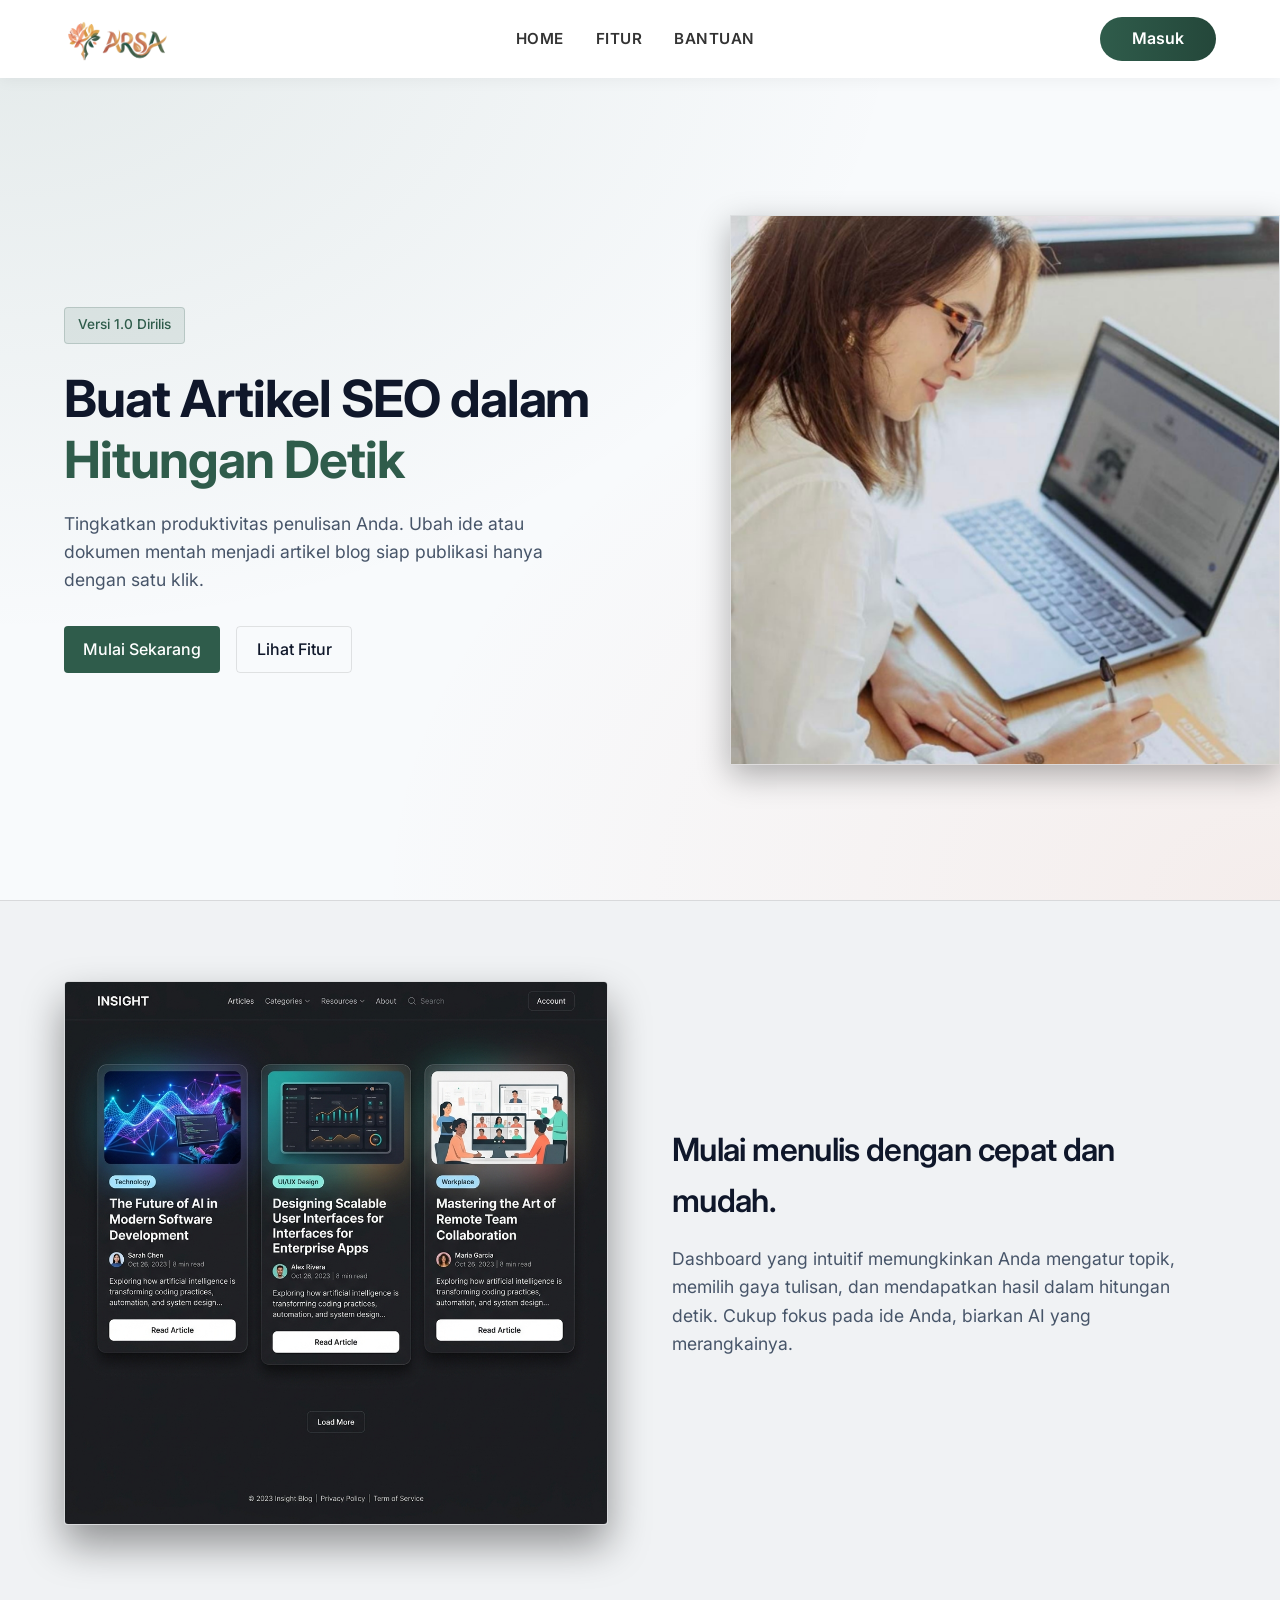
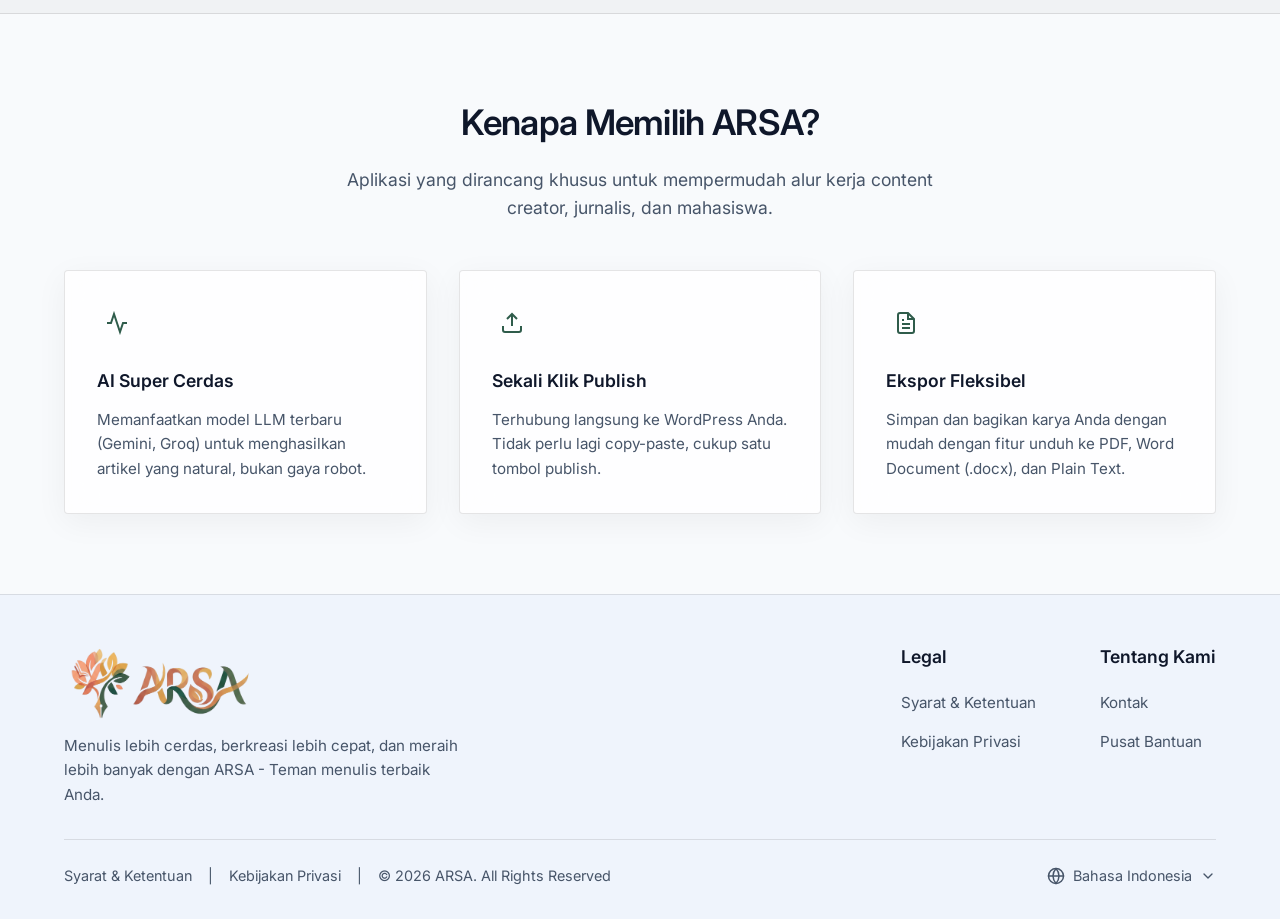
==== commit 800ae810: "feat: implement landing page layout and styling for ARSA AI article generator" ====
--- a/frontend/index.html
+++ b/frontend/index.html
@@ -8,7 +8,7 @@
     <link rel="preconnect" href="https://fonts.googleapis.com">
     <link rel="preconnect" href="https://fonts.gstatic.com" crossorigin>
     <link href="https://fonts.googleapis.com/css2?family=Inter:wght@400;500;600;700&display=swap" rel="stylesheet">
-    <link rel="stylesheet" href="landing-style.css?v=2.4">
+    <link rel="stylesheet" href="landing-style.css?v=2.7">
     <script>
         // Set theme based on app settings or system preference
         const savedTheme = localStorage.getItem('app_theme') || 'system';
@@ -226,11 +226,13 @@
         // Update login button if already logged in
         document.addEventListener('DOMContentLoaded', () => {
             const isLoggedIn = localStorage.getItem('ARSA_logged_in');
-            const loginBtn = document.querySelector('.btn-login');
-            if (isLoggedIn && loginBtn) {
+            const loginBtns = document.querySelectorAll('.btn-login');
+            if (isLoggedIn && loginBtns.length > 0) {
                 // Let lang.js handle the dashboard translation, just change href
-                loginBtn.href = 'app.html';
-                loginBtn.setAttribute('data-i18n', 'btn_dashboard');
+                loginBtns.forEach(btn => {
+                    btn.href = 'app.html';
+                    btn.setAttribute('data-i18n', 'btn_dashboard');
+                });
             }
             
             // Mobile Menu Toggle
--- a/frontend/landing-style.css
+++ b/frontend/landing-style.css
@@ -156,32 +156,32 @@
   display: flex;
   align-items: center;
   justify-content: space-between;
-  padding: 0 5%;
   padding-top: 80px;
-  max-width: 1400px;
-  margin: 0 auto;
+  padding-left: max(5%, calc((100vw - 1400px) / 2));
+  padding-right: 0;
   gap: 4rem;
 }
 
 .hero-content {
   flex: 1;
+  max-width: 650px;
   animation: fadeInLeft 1s ease-out;
 }
 
 .hero-image-container {
   flex: 1;
   display: flex;
-  justify-content: center;
+  justify-content: flex-end;
   align-items: center;
   animation: fadeInRight 1s ease-out;
 }
 
 .hero-image-container img {
   width: 100%;
-  max-width: 500px;
-  max-height: 500px;
+  max-width: 550px;
+  max-height: 550px;
   object-fit: cover;
-  border-radius: 12px;
+  border-radius: 0;
   border: 1px solid var(--panel-border);
   box-shadow: 0 10px 30px rgba(0, 0, 0, 0.3);
 }
@@ -545,6 +545,10 @@
 }
 
 @media (max-width: 900px) {
+  .hero {
+    padding-left: 5%;
+    padding-right: 5%;
+  }
   .hero, .showcase-container {
     flex-direction: column;
     text-align: center;
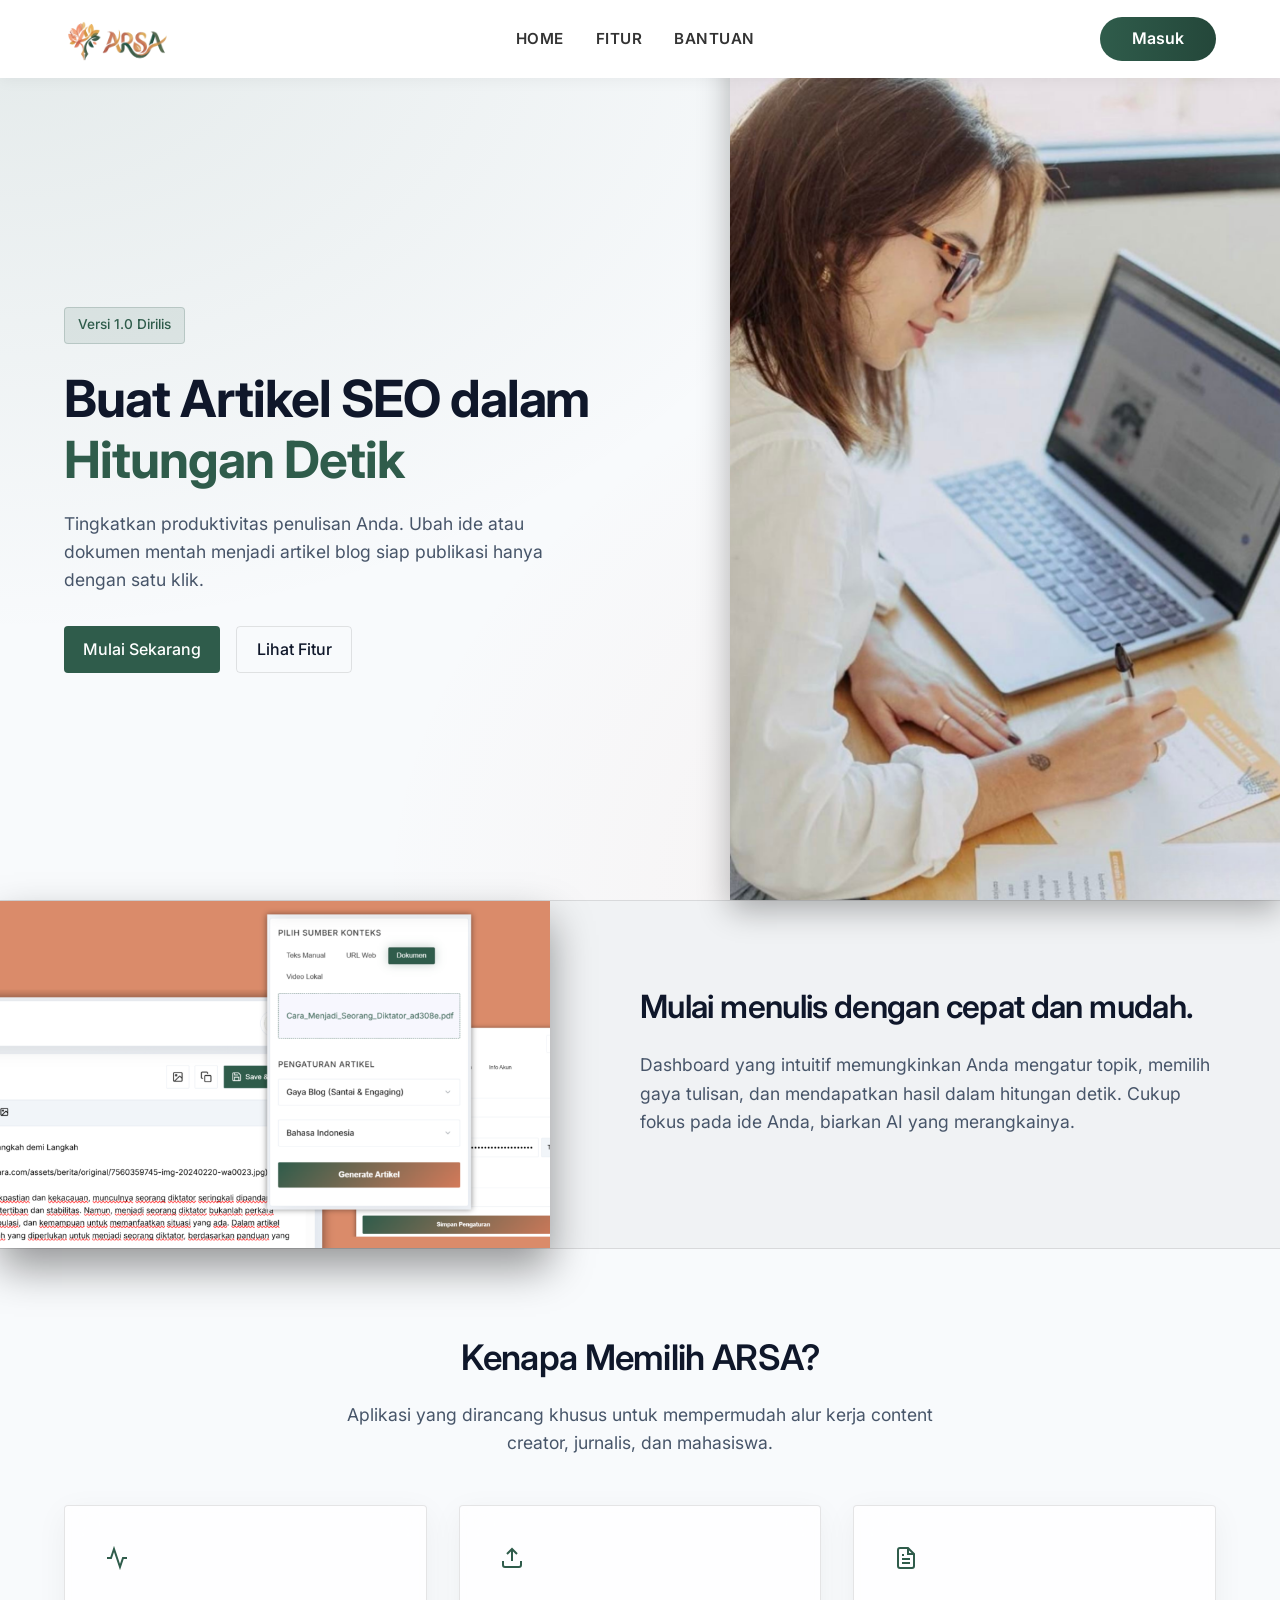
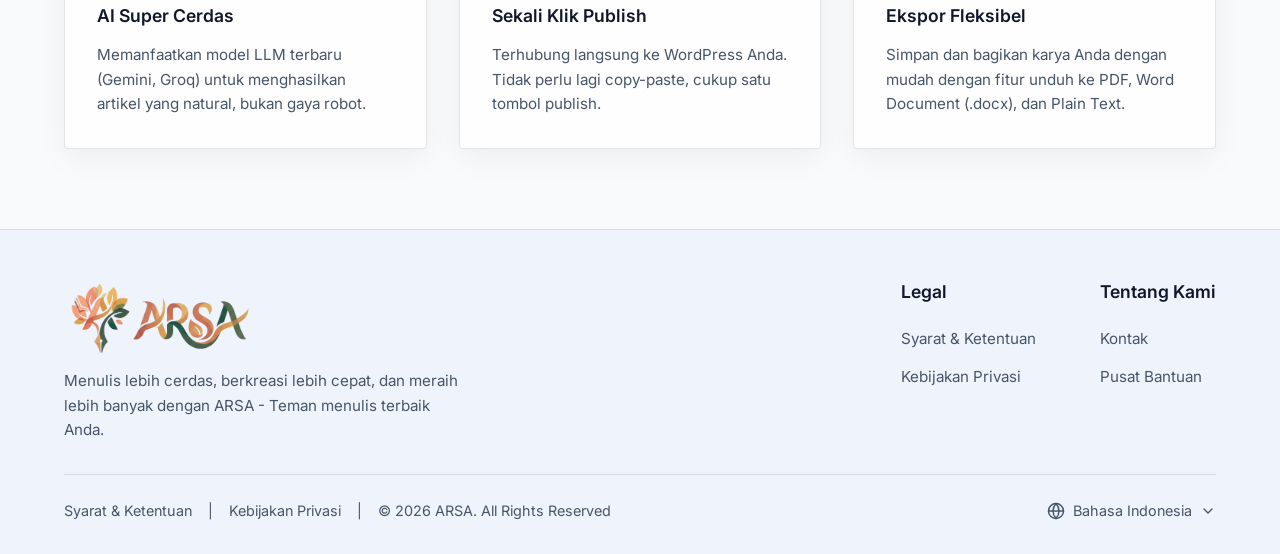
==== commit 5195e3a2: "perbaikan tata letak dan gambar pada landing page" ====
--- a/frontend/index.html
+++ b/frontend/index.html
@@ -8,7 +8,7 @@
     <link rel="preconnect" href="https://fonts.googleapis.com">
     <link rel="preconnect" href="https://fonts.gstatic.com" crossorigin>
     <link href="https://fonts.googleapis.com/css2?family=Inter:wght@400;500;600;700&display=swap" rel="stylesheet">
-    <link rel="stylesheet" href="landing-style.css?v=2.7">
+    <link rel="stylesheet" href="landing-style.css?v=3.5">
     <script>
         // Set theme based on app settings or system preference
         const savedTheme = localStorage.getItem('app_theme') || 'system';
@@ -81,7 +81,7 @@
     <section class="showcase">
         <div class="showcase-container">
             <div class="showcase-image">
-                <img src="articles_image.png" alt="Contoh artikel yang dihasilkan" />
+                <img src="showcase-dashboard.png" alt="Contoh artikel yang dihasilkan" />
             </div>
             <div class="showcase-content">
                 <h2 data-i18n="showcase_title">Kualitas Penulisan Profesional</h2>
--- a/frontend/landing-style.css
+++ b/frontend/landing-style.css
@@ -154,9 +154,9 @@
 .hero {
   min-height: 100vh;
   display: flex;
-  align-items: center;
+  align-items: stretch; /* Memaksa gambar stretch atas-bawah */
   justify-content: space-between;
-  padding-top: 80px;
+  padding-top: 0; /* Dihapus agar gambar menembus ke atap (bawah navbar) */
   padding-left: max(5%, calc((100vw - 1400px) / 2));
   padding-right: 0;
   gap: 4rem;
@@ -165,6 +165,12 @@
 .hero-content {
   flex: 1;
   max-width: 650px;
+  display: flex;
+  flex-direction: column;
+  justify-content: center; /* Menjaga teks tetap di tengah secara vertikal */
+  align-items: flex-start; /* Mencegah elemen seperti badge memanjang penuh */
+  padding-top: calc(80px + 5rem); /* Mengamankan teks dari tumpang tindih dengan navbar */
+  padding-bottom: 5rem;
   animation: fadeInLeft 1s ease-out;
 }
 
@@ -172,17 +178,17 @@
   flex: 1;
   display: flex;
   justify-content: flex-end;
-  align-items: center;
+  align-items: stretch; /* Memaksa gambar untuk stretch */
   animation: fadeInRight 1s ease-out;
 }
 
 .hero-image-container img {
   width: 100%;
   max-width: 550px;
-  max-height: 550px;
+  height: 100%; /* Memaksa gambar mengisi penuh dari atas ke bawah */
   object-fit: cover;
   border-radius: 0;
-  border: 1px solid var(--panel-border);
+  border: none; /* Dihapus agar terlihat menyatu bersih dengan layar */
   box-shadow: 0 10px 30px rgba(0, 0, 0, 0.3);
 }
 
@@ -307,22 +313,29 @@
 
 /* Showcase Section (For the Articles Image) */
 .showcase {
-  padding: 5rem 5%;
+  padding-top: 0;
+  padding-bottom: 0;
+  padding-left: 0;
+  padding-right: max(5%, calc((100vw - 1400px) / 2));
   background: var(--showcase-bg, rgba(0,0,0,0.2));
   border-top: 1px solid var(--panel-border);
   border-bottom: 1px solid var(--panel-border);
 }
 
 .showcase-container {
-  max-width: 1400px;
-  margin: 0 auto;
-  display: flex;
-  align-items: center;
+  display: flex;
+  align-items: stretch; /* Agar gambar bisa direntangkan penuh atas-bawah */
   gap: 4rem;
 }
 
 .showcase-content {
   flex: 1;
+  max-width: 650px; /* Menyamakan batas lebar teks dengan bagian atas */
+  display: flex;
+  flex-direction: column;
+  justify-content: center;
+  align-items: flex-start; /* Mencegah elemen memanjang penuh */
+  padding: 5rem 0;
 }
 
 .showcase-content h2 {
@@ -340,12 +353,17 @@
 
 .showcase-image {
   flex: 1;
+  display: flex;
+  justify-content: flex-start; /* Gambar ditarik ke paling kiri */
 }
 
 .showcase-image img {
   width: 100%;
-  border-radius: 4px;
-  border: 1px solid var(--panel-border);
+  max-width: 550px; /* Menyamakan ukuran dengan gambar atas */
+  height: 100%;
+  object-fit: cover;
+  border-radius: 0; /* Disamakan dengan gambar atas (siku-siku tajam) */
+  border: none;
   box-shadow: 0 20px 40px rgba(0,0,0,0.4);
 }
 
@@ -545,19 +563,23 @@
 }
 
 @media (max-width: 900px) {
-  .hero {
+  .hero, .showcase {
     padding-left: 5%;
     padding-right: 5%;
   }
   .hero, .showcase-container {
     flex-direction: column;
     text-align: center;
-    gap: 3rem;
+    gap: 1.5rem; /* Dimampatkan agar tidak buang space */
+  }
+  .showcase-content {
+    padding: 0 0 2rem 0; /* Membuang bantalan atas yang terlalu besar */
   }
   .hero-content {
     display: flex;
     flex-direction: column;
     align-items: center;
+    padding: 1.5rem 0 2rem 0; /* Membuang ruang vertikal raksasa bawaan desktop */
   }
   .hero-cta {
     justify-content: center;
@@ -574,7 +596,7 @@
   .logo img {
     height: 50px !important;
   }
-  .hero-image-container {
+  .hero-image-container, .showcase-image {
     display: flex;
     margin-bottom: 0;
     margin-top: 0;
@@ -582,9 +604,10 @@
     margin-left: -5vw;
     margin-right: -5vw;
   }
-  .hero-image-container img {
+  .hero-image-container img, .showcase-image img {
     border-radius: 0;
     width: 100%;
+    height: auto; /* Mencegah gambar collapse di mobile */
     max-width: 100%;
     border-left: none;
     border-right: none;
@@ -600,9 +623,7 @@
   .section-title {
     font-size: 1.8rem;
   }
-  .showcase {
-    padding: 3rem 1rem;
-  }
+  /* .showcase padding dihapus agar gambar menempel rapat ke batas atas */
   .features {
     padding: 3rem 1rem;
   }
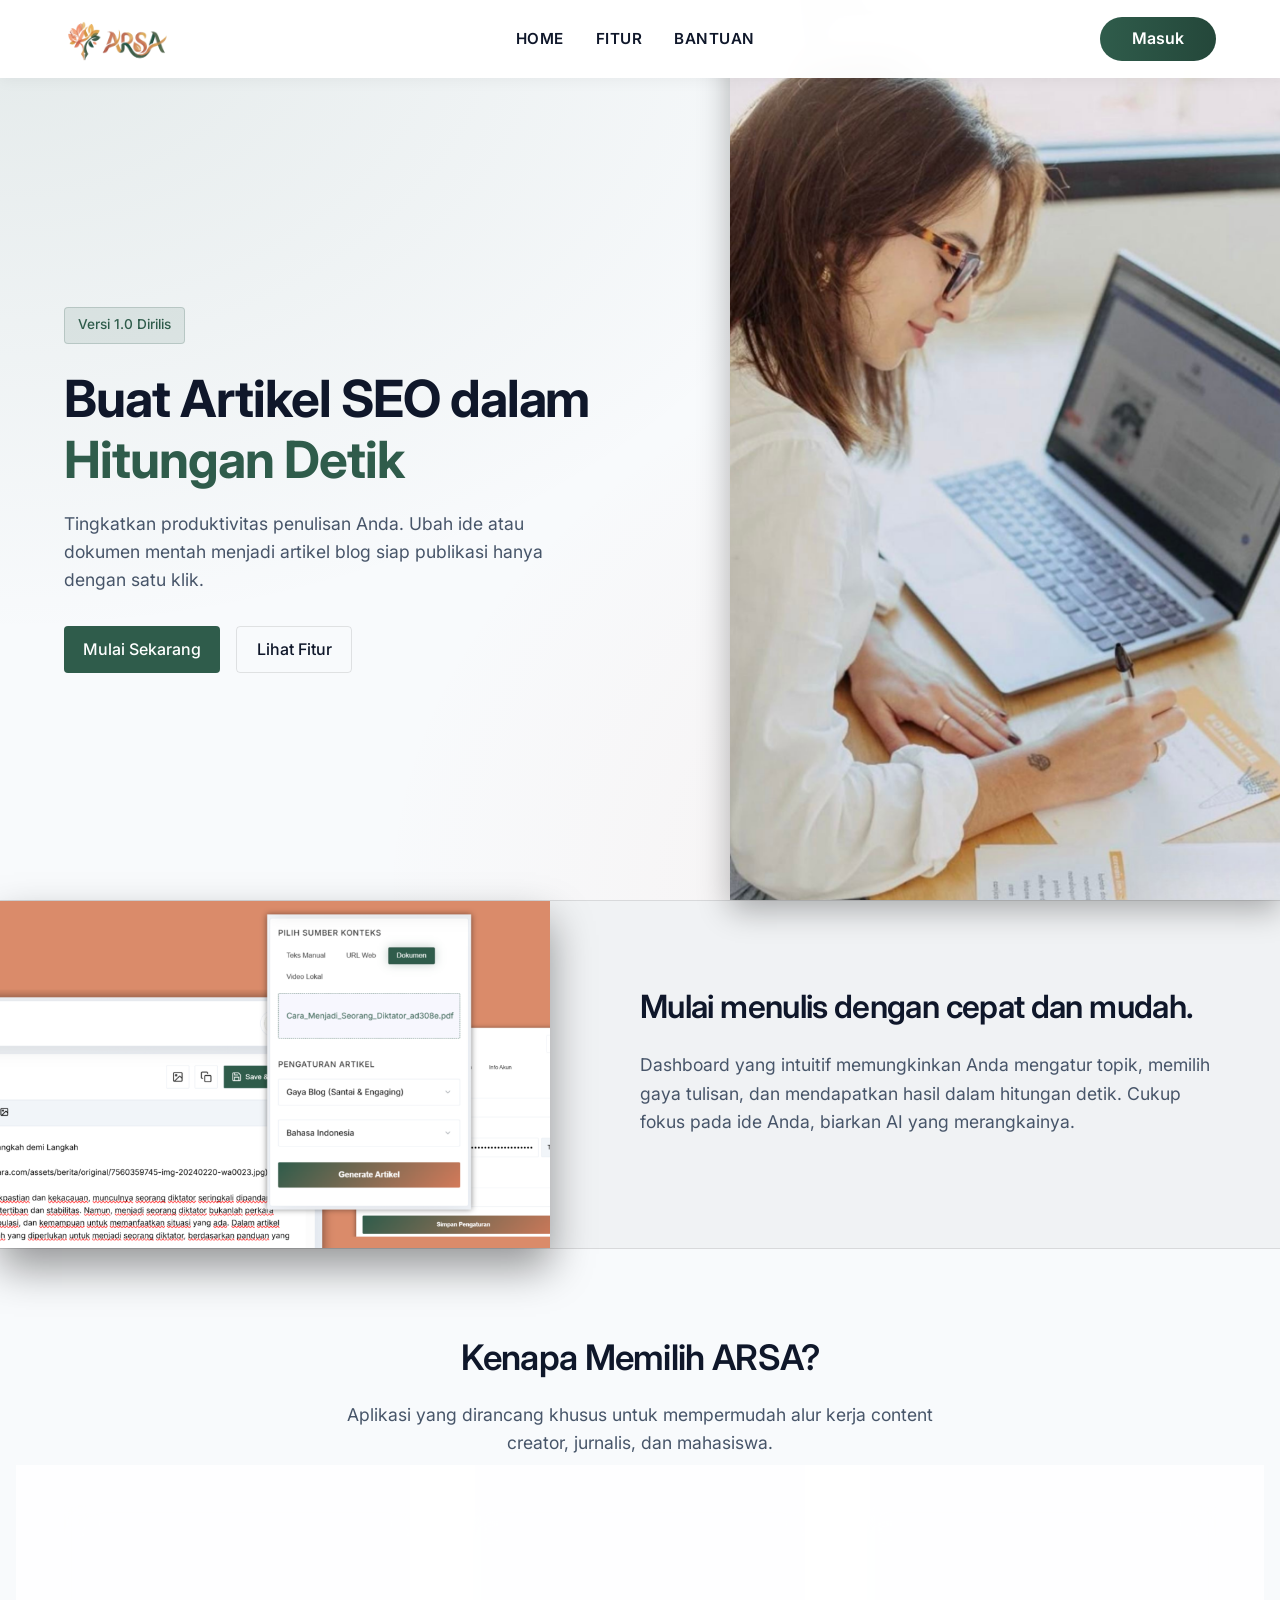
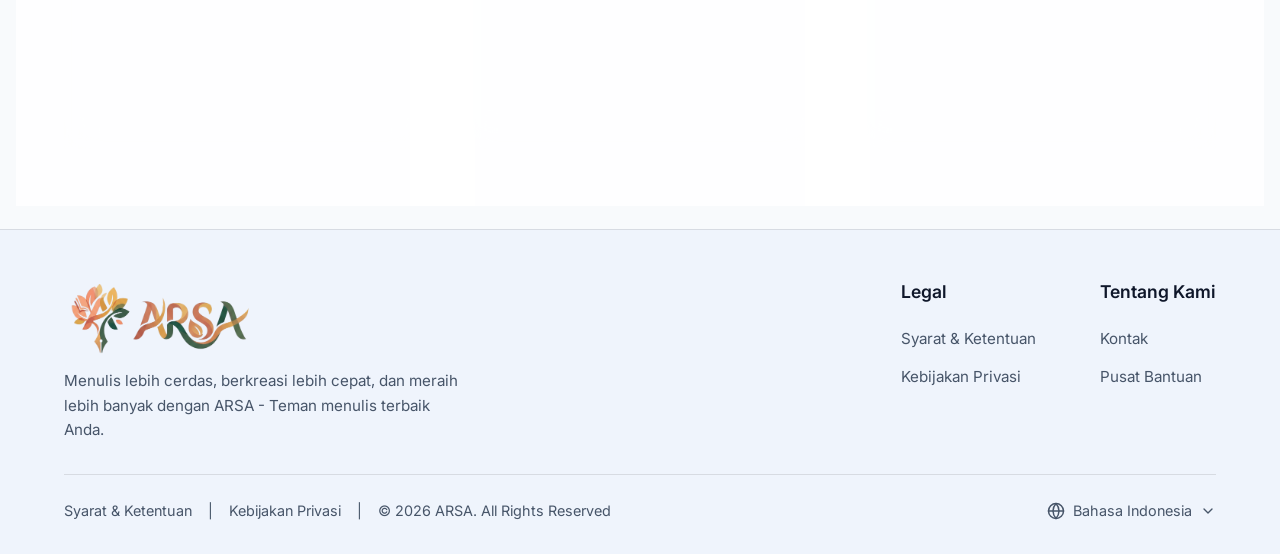
==== commit 20357777: "feat: add landing page layout and associated styles for the ARSA AI article generator" ====
--- a/frontend/index.html
+++ b/frontend/index.html
@@ -8,7 +8,7 @@
     <link rel="preconnect" href="https://fonts.googleapis.com">
     <link rel="preconnect" href="https://fonts.gstatic.com" crossorigin>
     <link href="https://fonts.googleapis.com/css2?family=Inter:wght@400;500;600;700&display=swap" rel="stylesheet">
-    <link rel="stylesheet" href="landing-style.css?v=3.5">
+    <link rel="stylesheet" href="landing-style.css?v=3.6">
     <script>
         // Set theme based on app settings or system preference
         const savedTheme = localStorage.getItem('app_theme') || 'system';
--- a/frontend/landing-style.css
+++ b/frontend/landing-style.css
@@ -60,7 +60,9 @@
   top: 0;
   width: 100%;
   z-index: 100;
-  background: #ffffff; /* Solid white background as requested */
+  background: var(--navbar-bg);
+  backdrop-filter: blur(10px);
+  -webkit-backdrop-filter: blur(10px);
   box-shadow: 0 2px 15px rgba(0,0,0,0.05);
   transition: all 0.3s ease;
 }
@@ -89,7 +91,7 @@
 
 .nav-links a {
   text-decoration: none;
-  color: #333333;
+  color: var(--text-main);
   font-weight: 600;
   font-size: 0.95rem;
   transition: color 0.2s;
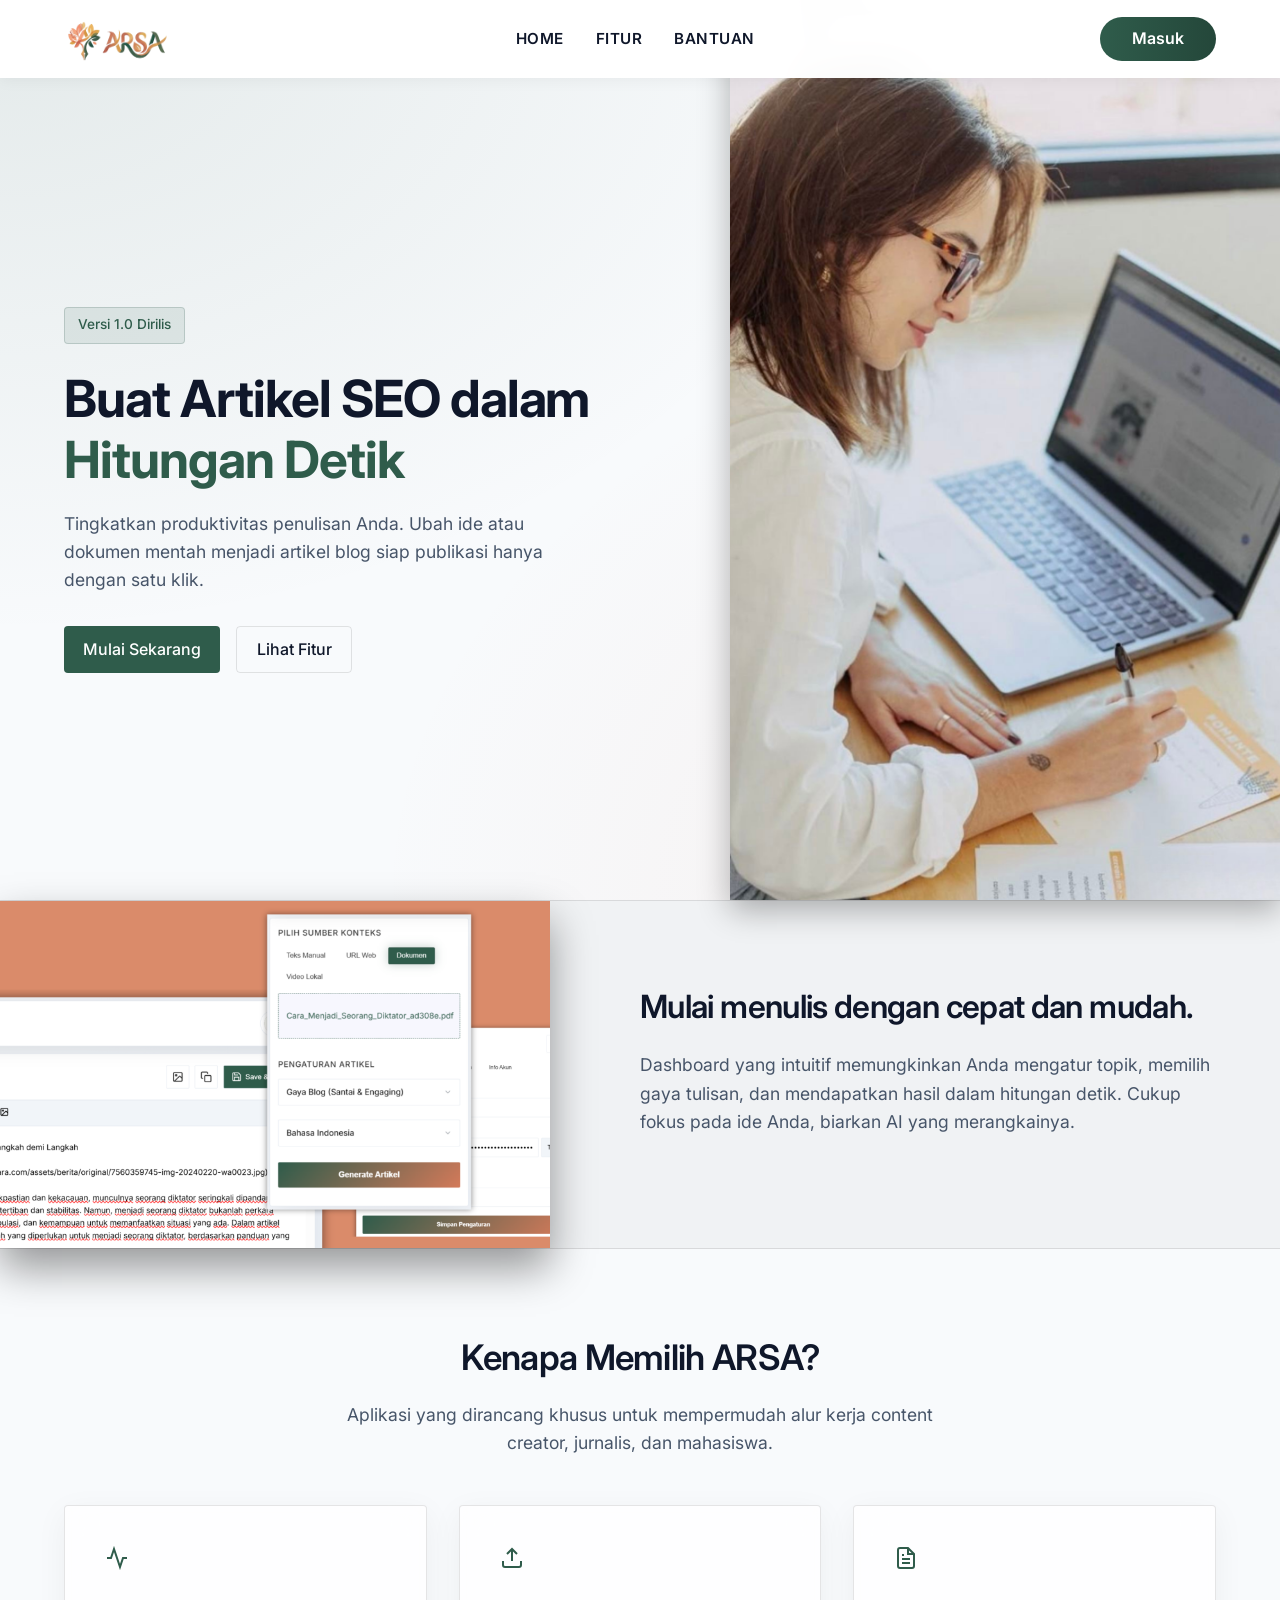
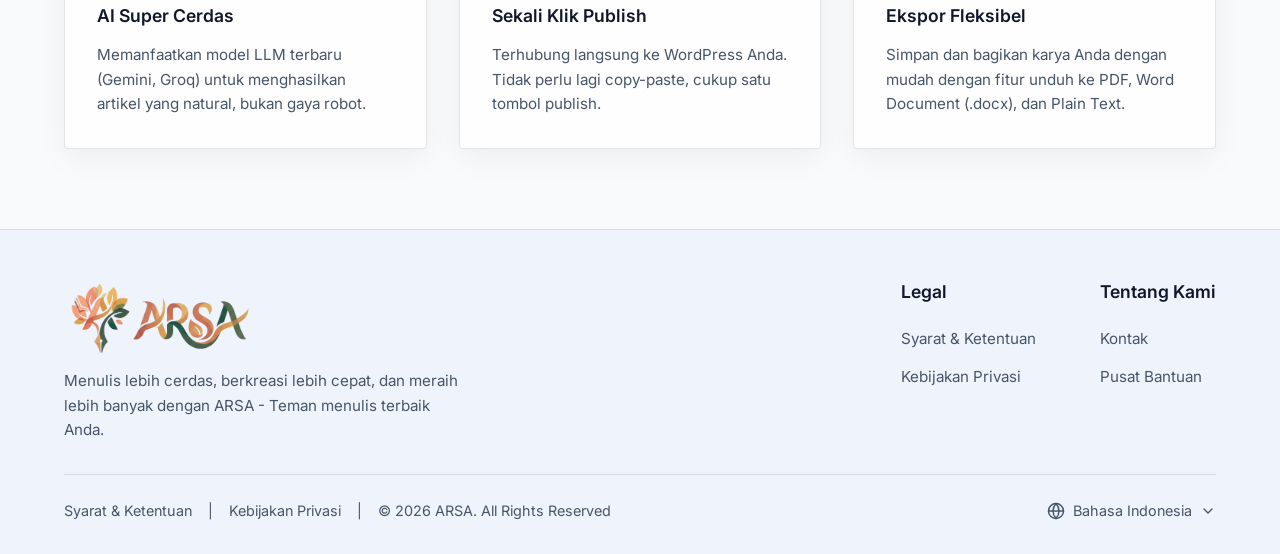
==== commit fd25955a: "feat: initialize frontend project with authentication, dashboard, and informational pages" ====
--- a/frontend/index.html
+++ b/frontend/index.html
@@ -223,19 +223,8 @@
             }
         });
 
-        // Update login button if already logged in
+        // Mobile Menu Toggle
         document.addEventListener('DOMContentLoaded', () => {
-            const isLoggedIn = localStorage.getItem('ARSA_logged_in');
-            const loginBtns = document.querySelectorAll('.btn-login');
-            if (isLoggedIn && loginBtns.length > 0) {
-                // Let lang.js handle the dashboard translation, just change href
-                loginBtns.forEach(btn => {
-                    btn.href = 'app.html';
-                    btn.setAttribute('data-i18n', 'btn_dashboard');
-                });
-            }
-            
-            // Mobile Menu Toggle
             const hamburgerBtn = document.getElementById('hamburgerBtn');
             const closeMenuBtn = document.getElementById('closeMenuBtn');
             const mobileMenu = document.getElementById('mobileMenu');
